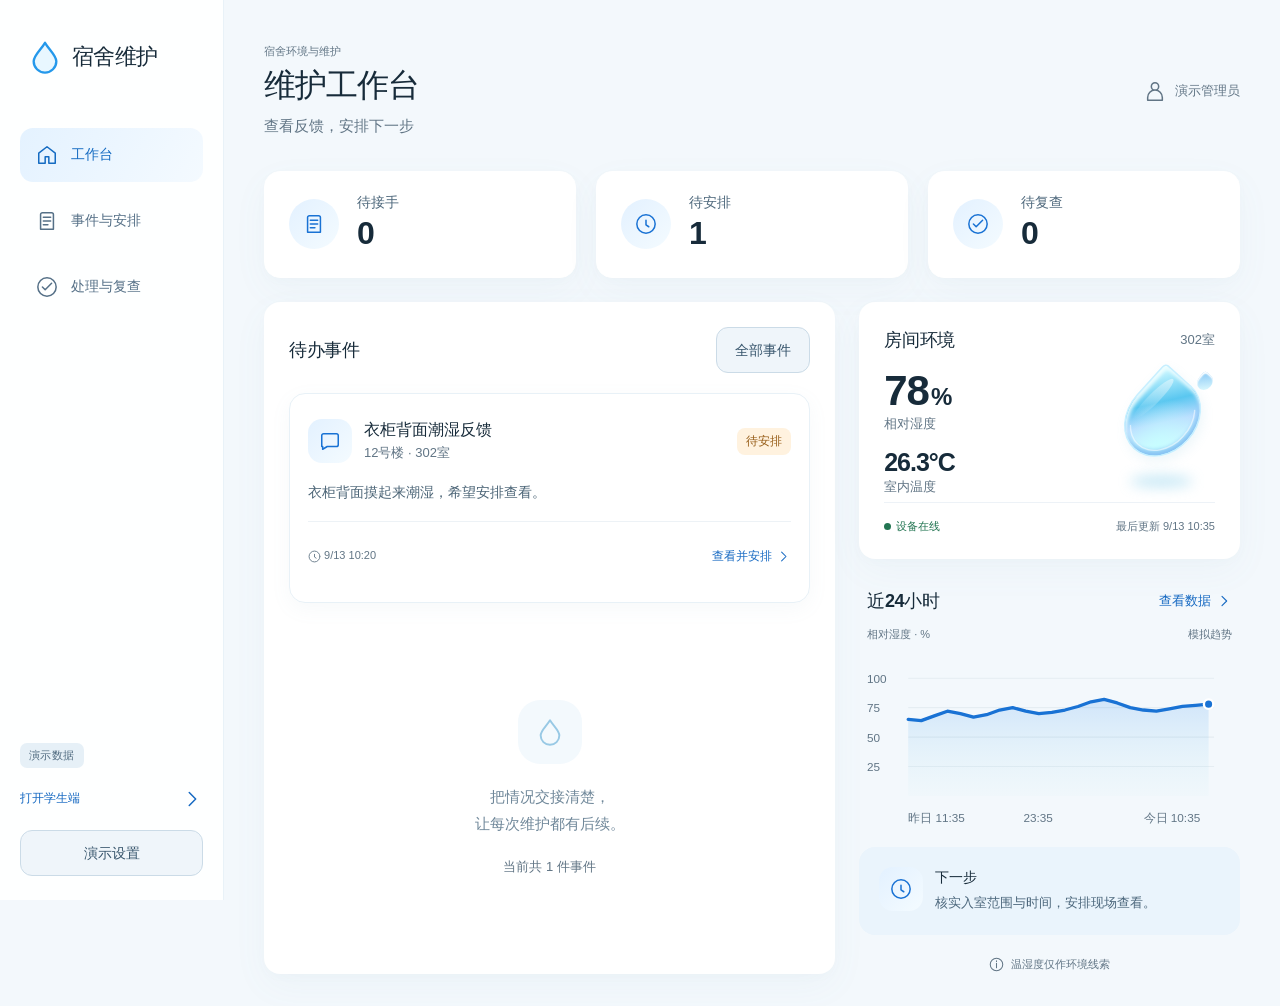
==== admin.html @ 47d3faf9 "Publish classroom prototype" ====
<!doctype html>
<html lang="zh-CN"><head><meta charset="utf-8"><meta name="viewport" content="width=device-width,initial-scale=1"><meta name="theme-color" content="#F3F8FC"><title>宿舍环境与维护 · 管理端</title><link rel="stylesheet" href="style.css"><script type="module" src="app.mjs"></script></head><body data-role="admin"><a class="skip" href="#main">跳到主要内容</a><div id="app"></div><div id="toast" role="status" aria-live="polite"></div><dialog id="dialog"></dialog></body></html>
---- style.css ----
:root{--bg:#f3f8fc;--panel:#fff;--blue:#2787ef;--action:#1669c2;--aqua:#8ce0e5;--ink:#172b3a;--muted:#617585;--line:#dfE8ef;--soft:0 12px 36px #618ca70c,0 3px 10px #759ab006;--round:24px;font-family:-apple-system,BlinkMacSystemFont,"Segoe UI","Microsoft YaHei",sans-serif;color:var(--ink);background:var(--bg);font-synthesis:none}
*{box-sizing:border-box}body{margin:0}button,input,textarea,select{font:inherit}button,a,input,select,textarea{-webkit-tap-highlight-color:transparent}button,a{touch-action:manipulation}button{cursor:pointer}a{color:var(--action);text-decoration:none}button{border:0}h1,h2,h3,p{margin:0}h1{font-size:30px;letter-spacing:-1px;line-height:1.3}h2{font-size:18px;line-height:1.5;letter-spacing:-.3px}h3{font-size:16px;line-height:1.55}p{line-height:1.75}svg{display:block}.icon{width:22px;height:22px;flex-shrink:0;display:inline-block;vertical-align:middle}button:disabled{opacity:.5;cursor:not-allowed}:focus-visible{outline:3px solid #125eb3;outline-offset:4px}main:focus:not(:focus-visible){outline:none}button,a{transition:background .16s ease,box-shadow .16s ease}button:active,.primary:active{filter:brightness(.94)}button:hover,.secondary:hover{box-shadow:0 4px 14px #345b7615}a:hover{color:#0c559f}.small{font-size:13px;line-height:1.6;color:var(--muted)}.muted{color:var(--muted)}.panel{padding:24px;border-radius:var(--round);background:var(--panel);box-shadow:var(--soft);border:1px solid #ffffffcc;min-width:0}.section-top{display:flex;align-items:center;justify-content:space-between;gap:12px;margin-bottom:20px}.section-top h2{flex:1}.section-top>.icon{color:#3175bb}.page-head{display:flex;align-items:center;justify-content:space-between;gap:12px;margin-bottom:28px}.page-head p{margin-top:6px;font-size:15px;color:var(--muted)}.eyebrow{font-size:12px;color:var(--muted);margin-bottom:8px}.avatar{width:48px;height:48px;border-radius:50%;color:var(--action);background:linear-gradient(140deg,#fff,#dcefff);box-shadow:0 6px 16px #52759112;flex-shrink:0}.avatar .icon{width:24px;height:24px}.demo-label{display:inline-flex;font-size:11px;letter-spacing:.4px;color:#506b80;background:#e6f0f7;padding:5px 9px;border-radius:7px;width:fit-content}.student-shell{width:100%;max-width:438px;min-height:100dvh;margin:auto;padding:0 24px 108px;background:radial-gradient(ellipse at 100% 25%,#eaf7ff88,transparent 50%)}.mobile-topline{height:64px;display:flex;align-items:center;justify-content:space-between}.mobile-topline .text-button{font-size:12px}.student-shell main{display:grid;gap:20px}.student-shell .page-head{margin:6px 0 2px}.student-shell h1{font-size:28px}.student-shell .page-head p{font-size:13px}.student-shell .panel{padding:22px}.student-shell .environment{padding:22px}.student-shell .environment .section-top{margin-bottom:10px}.readings{display:flex;align-items:center;position:relative;min-height:180px}.readings>div:first-child{position:relative;z-index:1}.humidity{font-size:64px;line-height:1.12;letter-spacing:-3px;font-weight:650;font-variant-numeric:tabular-nums}.humidity span{font-size:32px;letter-spacing:-1px;margin-left:2px}.temperature{font-size:28px;letter-spacing:-1px;font-weight:600;margin-top:22px;line-height:1.2}.device-line{border-top:1px solid #edf2f7;margin-top:18px;padding-top:16px;display:flex;justify-content:space-between;align-items:center;gap:8px;font-size:11px;color:var(--muted)}.online{color:#237552}.offline{color:#94621f}.device-line i{display:inline-block;width:7px;height:7px;margin-right:5px;border-radius:50%;background:currentColor}.water-art{position:absolute;right:-3px;top:10px;width:150px;height:180px;pointer-events:none}.water-drop{position:absolute;width:96px;height:119px;left:29px;top:12px;transform:rotate(42deg);border-radius:8% 64% 65% 65%;background:radial-gradient(ellipse at 72% 78%,#c5ffffcc 0,transparent 55%),linear-gradient(125deg,#c5f5ff 6%,#5ac7f0 35%,#b9dbff 55%,#d9ffff 82%);box-shadow:inset 5px 3px 5px #f4ffffdb,inset -6px -4px 6px #89c5f4,7px 3px 15px #79bcdb20;border:2px solid #c7efff}.water-drop:before{content:"";position:absolute;width:15px;height:77px;border-radius:60%;top:8px;left:12px;transform:rotate(3deg);background:linear-gradient(#fff7,#fff0)}.water-drop:after{content:"";position:absolute;inset:6px;border:2px solid #ffffff88;border-top-color:transparent;border-left-color:transparent;border-radius:inherit}.water-satellite{position:absolute;right:4px;top:10px;width:20px;height:24px;border-radius:25% 60% 60%;transform:rotate(40deg);background:linear-gradient(135deg,#83c5f5,#e7ffff);box-shadow:inset 2px 2px 2px #fff}.water-shadow{position:absolute;width:87px;height:16px;bottom:12px;left:32px;border-radius:50%;background:#6dc3e666;filter:blur(9px)}.primary,.secondary{min-height:44px;display:inline-flex;align-items:center;justify-content:center;gap:10px;border-radius:12px;padding:11px 18px;font-size:14px;font-weight:600;line-height:1.6;text-align:center}.primary{color:white;background:linear-gradient(115deg,#1877d7,#1266bb);box-shadow:0 6px 14px #2787ef20}.primary:hover{color:white;background:#0e60b5}.secondary{color:#36546b;background:#eff5fa;border:1px solid #cbdbe7}.text-button{min-height:44px;display:inline-flex;align-items:center;justify-content:center;gap:5px;padding:4px 0;color:var(--action);background:transparent;font-size:13px;font-weight:500}.text-button .icon{width:16px;height:16px}.full{width:100%}.feedback-cta{justify-content:space-between;min-height:54px;border-radius:17px}.feedback-cta>.icon:first-child{margin-right:0}.trend .section-top{margin-bottom:4px}.trend svg{width:100%;height:auto;overflow:visible}.trend svg text{font-size:10px;fill:#617585}.chart-caption{font-size:11px;color:var(--muted);display:flex;justify-content:space-between;margin-bottom:8px}.trend.panel{padding-bottom:18px}.event-card{min-width:0}.event-heading{display:flex;align-items:center;gap:12px}.event-heading>div{flex:1;min-width:0}.event-heading h3{font-size:14px;overflow-wrap:anywhere}.icon-tile{display:flex;align-items:center;justify-content:center;width:44px;height:44px;border-radius:14px;color:#1972d4;background:linear-gradient(135deg,#e3f1ff,#f4fbff);flex-shrink:0}.badge{display:inline-flex;align-items:center;width:fit-content;white-space:nowrap;padding:5px 9px;border-radius:8px;font-size:12px;font-weight:500;background:#eaf3fc;color:#245f97}.badge.pending{background:#fff2df;color:#965c16}.badge.review{background:#e8f5f0;color:#236c58}.badge.closed{background:#edf2f5;color:#4a6372}.badge.working,.badge.scheduled{background:#eaf3ff;color:#235e9e}.event-description{font-size:14px;line-height:1.8;margin-top:16px;color:#4b6476;overflow-wrap:anywhere}.event-bottom{margin-top:16px;padding-top:12px;border-top:1px solid #edf2f6;display:flex;align-items:center;flex-wrap:wrap;gap:4px}.event-bottom>.small{flex:1;font-size:11px}.event-bottom>.small>.icon{width:13px;height:13px}.event-bottom>.icon{width:15px;height:15px;color:var(--action)}.event-bottom .text-button{font-size:12px}.footnote{display:flex;align-items:center;justify-content:center;gap:7px;font-size:11px;color:var(--muted);line-height:1.7}.footnote>.icon{width:15px;height:15px}.bottom-nav{position:fixed;bottom:0;left:50%;transform:translateX(-50%);width:min(438px,100%);display:flex;justify-content:space-around;background:#fffffff5;padding:10px 16px max(12px,env(safe-area-inset-bottom));border-top:1px solid #e7f0f5;box-shadow:0 -10px 25px #5c8eaf07;z-index:10;border-radius:24px 24px 0 0}.bottom-nav>a,.bottom-nav>button{display:flex;flex-direction:column;align-items:center;justify-content:center;gap:6px;min-height:48px;min-width:70px;background:transparent;color:#617585;font-size:11px;border-radius:12px}.bottom-nav .active{color:#176ac4;background:#eaf4fe}.bottom-nav .icon{width:22px;height:22px}.form-stack{display:grid;gap:20px}.field{display:block;font-size:14px;font-weight:600;line-height:1.7}.field input,.field select,.field textarea{display:block;width:100%;margin-top:8px;border:1px solid #9cb1c1;background:#f8fbfe;color:var(--ink);padding:12px;border-radius:11px;min-height:46px;font-size:16px;outline-offset:2px}.field textarea{resize:vertical;min-height:108px;line-height:1.6}.field .small{font-weight:400}.field input[type=file]{font-size:12px;padding:10px}.required{color:#aa432b}.check-row{display:flex;align-items:flex-start;gap:10px;font-size:14px;line-height:1.7}.check-row input{width:20px;height:20px;flex-shrink:0;accent-color:#176ac4;margin:2px 0}.room-label{display:flex;gap:10px;color:#36536a;font-size:14px;padding:12px;background:#edf6fd;border-radius:10px}.notice{background:#f0f6fb;border-radius:12px;padding:14px;font-size:13px;color:#486274;line-height:1.8;overflow-wrap:anywhere}.notice .icon{width:17px;height:17px;margin-right:6px}.form-error{color:#9f342e;font-size:14px}.form-error:empty{display:none}.status-card>p{margin:15px 0;overflow-wrap:anywhere}.timeline{list-style:none;padding:0;margin:22px 0 0}.timeline li{position:relative;margin-left:7px;padding:0 0 24px 23px;border-left:1px solid #d5e5f0}.timeline li:last-child{border-left:1px solid transparent;padding-bottom:0}.timeline-dot{position:absolute;left:-5px;top:5px;width:9px;height:9px;background:#c9dbea;border:2px solid #fff;border-radius:50%;box-shadow:0 0 0 1px #c9dbea}.latest .timeline-dot{background:var(--blue);box-shadow:0 0 0 4px #e3f1ff}.timeline p{font-size:14px;line-height:1.8;margin-top:6px;overflow-wrap:anywhere;white-space:pre-wrap}.timeline .small{font-size:11px}.button-row{display:flex;gap:10px;flex-wrap:wrap}.button-row>*{flex:1}.attachment{display:block;width:100%;max-height:300px;object-fit:contain;background:#eef4f8;border-radius:12px;margin:10px 0}.empty-state{text-align:center;padding:40px 8px}.empty-state>.icon{width:40px;height:40px;margin-bottom:16px;color:#7199b5}.empty-state p{font-size:14px;color:var(--muted);margin:12px 0 22px}.empty-inline{padding:32px;text-align:center;color:var(--muted)}.spaced-title{margin-top:28px}details{margin-top:16px;font-size:14px}summary{cursor:pointer;padding:12px 0;color:var(--action);min-height:44px}details p{margin:10px 0}.admin-shell{display:grid;grid-template-columns:224px 1fr;min-height:100dvh}.sidebar{padding:40px 20px 24px;background:#ffffffe0;border-right:1px solid #e9f2f8;display:flex;flex-direction:column;position:sticky;top:0;height:100dvh}.brand{display:flex;gap:10px;align-items:center;font-size:22px;font-weight:700;letter-spacing:-.7px;color:var(--ink);padding:0 8px}.brand>.icon{width:34px;height:34px;color:#2498eb;fill:#e8f7ff}.sidebar nav{display:grid;gap:12px;margin-top:54px}.sidebar nav a{display:flex;gap:13px;align-items:center;min-height:54px;padding:12px 16px;border-radius:13px;color:#557087;font-size:14px}.sidebar nav .active{color:#156bc2;background:linear-gradient(120deg,#e4f2ff,#f4faff);font-weight:600}.sidebar-bottom{margin-top:auto;display:grid;gap:20px}.sidebar-bottom>a{font-size:12px;display:flex;align-items:center;justify-content:space-between}.admin-shell .page-area{padding:44px 40px 32px;min-width:0}.admin-shell .page-head{margin-bottom:32px}.admin-shell h1{font-size:32px}.admin-shell .eyebrow{font-size:11px;margin-bottom:6px}.admin-identity{font-size:13px;color:var(--muted);display:flex;gap:9px;align-items:center}.admin-shell .panel{--round:16px}.queue-tabs{display:grid;grid-template-columns:repeat(3,1fr);gap:20px;margin-bottom:24px}.queue{background:white;box-shadow:var(--soft);padding:22px 24px;display:flex;align-items:center;gap:18px;text-align:left;border:1px solid white;border-radius:16px;color:#4e687c}.queue.selected{border-color:#388bdb;background:linear-gradient(125deg,#fff,#edf7ff);box-shadow:0 0 0 2px #2787ef12}.queue strong{display:block;color:var(--ink);font-size:32px;line-height:1.35;font-weight:600}.queue>span:last-child{font-size:14px}.queue .icon-tile{width:50px;height:50px;border-radius:50%}.work-grid{display:grid;grid-template-columns:minmax(0,1.5fr) minmax(320px,1fr);gap:24px}.work-list{display:flex;flex-direction:column;min-height:610px}.work-list .event-card{padding:24px 18px;border:1px solid #e8f1f7;box-shadow:0 6px 20px #789cb010;border-radius:16px}.work-list .event-heading h3{font-size:16px}.list-tail{text-align:center;color:#70889a;margin:auto;padding:50px 12px 24px;font-size:15px;line-height:1.8}.list-tail .small{display:block;margin-top:20px}.tiny-drop{display:inline-flex;align-items:center;justify-content:center;background:#f3f9fd;color:#98c9e5;width:64px;height:64px;border-radius:22px;margin-bottom:20px}.tiny-drop .icon{width:28px;height:28px}.context{display:grid;gap:20px;align-content:start;min-width:0}.compact .section-top{margin-bottom:12px}.compact .readings{min-height:132px}.compact .humidity{font-size:42px;letter-spacing:-1px}.compact .humidity span{font-size:24px}.compact .temperature{font-size:25px;margin-top:12px}.compact .water-art{transform:scale(.72);transform-origin:right top;right:0;top:0}.compact .device-line{margin-top:4px;flex-wrap:wrap}.context .trend{border:0;box-shadow:none;background:transparent;padding:0 8px}.next-step{padding:20px;background:#eaf4fc;display:flex;gap:12px;border-radius:16px}.next-step p{font-size:13px;color:#4c677c;margin-top:4px}.next-step h3{font-size:14px}.detail-grid{display:grid;grid-template-columns:minmax(0,1.2fr) minmax(300px,1fr);gap:24px;align-items:start}.feedback-title{font-size:23px;margin-top:24px}.quote{padding:18px 0;margin:0 0 20px;color:#36546b;font-size:16px;white-space:pre-wrap;overflow-wrap:anywhere}dl{display:grid;grid-template-columns:100px 1fr;gap:16px;font-size:14px;line-height:1.7;margin:20px 0}dt{color:var(--muted)}dd{margin:0;overflow-wrap:anywhere;white-space:pre-wrap}.context> .panel>p{margin-top:12px}#toast{position:fixed;bottom:100px;left:50%;transform:translateX(-50%) translateY(12px);padding:13px 20px;background:#19384e;color:white;border-radius:14px;font-size:13px;line-height:1.7;max-width:min(90vw,520px);width:max-content;z-index:40;opacity:0;pointer-events:none;box-shadow:0 10px 30px #18334325;transition:opacity .15s,transform .15s}#toast.visible{opacity:1;transform:translateX(-50%) translateY(0)}dialog{border:1px solid #e7f0f7;border-radius:24px;box-shadow:0 24px 80px #18334330;background:var(--bg);color:var(--ink);width:min(520px,calc(100vw - 32px));max-height:85dvh;padding:24px}dialog::backdrop{background:#12334e50;backdrop-filter:blur(4px)}.dialog-head{display:flex;align-items:center;justify-content:space-between;gap:12px;margin-bottom:24px}dialog .field{margin:20px 0}dialog .compact{margin-bottom:16px}dialog table{width:100%;border-collapse:collapse;font-size:13px}td,th{text-align:left;padding:10px 4px;border-bottom:1px solid var(--line);font-variant-numeric:tabular-nums}hr{border:0;border-top:1px solid var(--line);margin:24px 0}.skip{position:fixed;top:-100px;left:20px;z-index:99;padding:12px;background:white}.skip:focus{top:10px}#sync-banner:not(:empty){margin-bottom:20px}.student-shell .status-card .notice{margin-top:12px}input::placeholder,textarea::placeholder{color:#708497;font-size:14px}
@media(min-width:650px){body[data-role=student]{background:radial-gradient(ellipse at 15% 20%,#e5f2fa,transparent 40%),var(--bg)}.student-shell{margin:24px auto 0;border-radius:32px 32px 0 0;box-shadow:0 0 70px #638da514;background:#f5faff}.student-shell .mobile-topline{height:56px}}
@media(max-width:1100px){.admin-shell{grid-template-columns:190px 1fr}.admin-shell .page-area{padding:30px 24px}.brand{font-size:19px}.work-grid{grid-template-columns:minmax(0,1fr)}.work-list{min-height:380px}.work-grid>.context{grid-template-columns:1fr 1fr}.work-grid>.context>.footnote{grid-column:1/-1}.queue{padding:18px 14px;gap:12px}.detail-grid{grid-template-columns:1fr}.list-tail{padding:24px}.work-grid>.context .trend{padding-top:20px}}
@media(max-width:720px){.admin-shell{display:block}.sidebar{position:static;height:auto;padding:20px 20px 12px;border-bottom:1px solid var(--line)}.brand{font-size:21px}.sidebar nav{display:flex;margin-top:20px;gap:8px}.sidebar nav a{padding:10px;font-size:12px;flex:1;justify-content:center;min-height:48px;gap:6px}.sidebar nav .icon{width:18px;height:18px}.sidebar-bottom{margin-top:16px;display:flex;align-items:center;justify-content:space-between;gap:12px}.sidebar-bottom .demo-label{display:none}.sidebar-bottom .secondary{font-size:12px;padding:8px 10px}.admin-shell .page-area{padding:24px 16px}.admin-shell h1{font-size:28px}.admin-identity{display:none}.queue-tabs{gap:10px}.queue{display:block;text-align:left;padding:16px 12px}.queue .icon-tile{display:none}.queue strong{font-size:28px}.queue>span:last-child{font-size:12px}.work-grid>.context{grid-template-columns:1fr}.work-grid>.context .trend{padding:16px}.work-list{min-height:320px}.panel{padding:20px}.work-list .event-card{padding:18px 12px}.event-heading{gap:9px}.event-heading>.icon-tile{width:36px;height:36px}.event-heading>.badge{font-size:11px}.detail-grid{display:block}.detail-grid>.context,.detail-grid>section{margin-bottom:20px}.detail-grid>.context{margin-top:20px}.page-head{gap:8px}.humidity{font-size:58px}.water-art{right:-8px;transform:scale(.9);transform-origin:right center}.field input[type=datetime-local]{min-width:0;width:100%}}
@media(max-width:365px){.student-shell{padding-left:16px;padding-right:16px}.student-shell h1{font-size:26px}.student-shell .panel{padding:18px}.water-art{transform:scale(.8)}.event-heading .icon-tile{display:none}.sidebar nav .icon{display:none}.device-line{flex-wrap:wrap}.humidity{font-size:54px}dl{grid-template-columns:80px 1fr}.button-row{flex-direction:column}}
.skip:not(:focus){opacity:0;pointer-events:none}input,textarea,select,button,a{scroll-margin-top:24px;scroll-margin-bottom:110px}
@media(prefers-reduced-motion:reduce){*{transition:none!important;scroll-behavior:auto!important}}
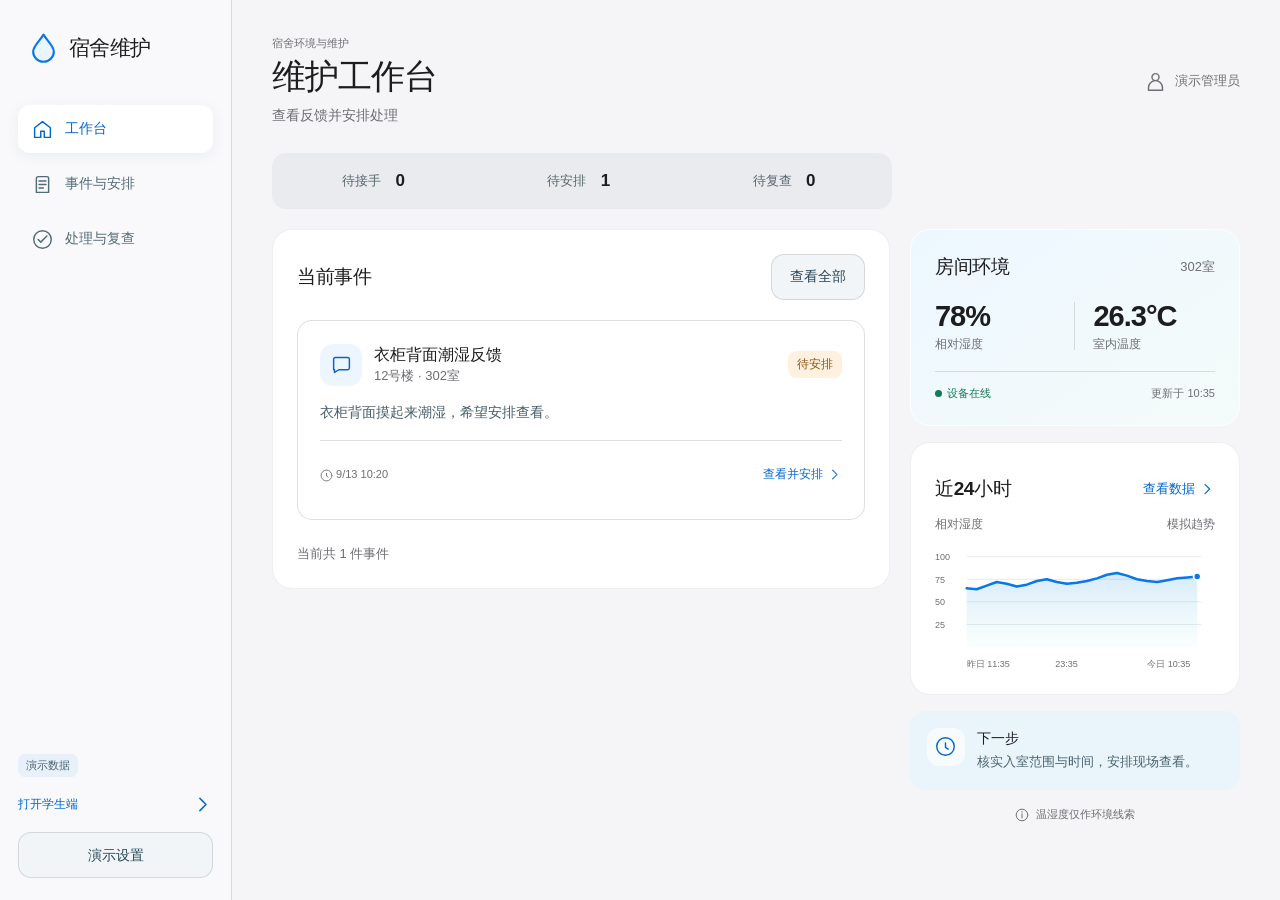
==== commit 3ea7af10: "feat: refresh Apple-style dual-end interface" ====
--- a/admin.html
+++ b/admin.html
@@ -1,2 +1,2 @@
 <!doctype html>
-<html lang="zh-CN"><head><meta charset="utf-8"><meta name="viewport" content="width=device-width,initial-scale=1"><meta name="theme-color" content="#F3F8FC"><title>宿舍环境与维护 · 管理端</title><link rel="stylesheet" href="style.css"><script type="module" src="app.mjs"></script></head><body data-role="admin"><a class="skip" href="#main">跳到主要内容</a><div id="app"></div><div id="toast" role="status" aria-live="polite"></div><dialog id="dialog"></dialog></body></html>
+<html lang="zh-CN"><head><meta charset="utf-8"><meta name="viewport" content="width=device-width,initial-scale=1"><meta name="theme-color" content="#F5F5F7"><title>宿舍环境与维护 · 管理端</title><link rel="stylesheet" href="style.css"><script type="module" src="app.mjs"></script></head><body data-role="admin"><a class="skip" href="#main">跳到主要内容</a><div id="app"></div><div id="toast" role="status" aria-live="polite"></div><dialog id="dialog"></dialog></body></html>
--- a/style.css
+++ b/style.css
@@ -1,8 +1,18 @@
-:root{--bg:#f3f8fc;--panel:#fff;--blue:#2787ef;--action:#1669c2;--aqua:#8ce0e5;--ink:#172b3a;--muted:#617585;--line:#dfE8ef;--soft:0 12px 36px #618ca70c,0 3px 10px #759ab006;--round:24px;font-family:-apple-system,BlinkMacSystemFont,"Segoe UI","Microsoft YaHei",sans-serif;color:var(--ink);background:var(--bg);font-synthesis:none}
-*{box-sizing:border-box}body{margin:0}button,input,textarea,select{font:inherit}button,a,input,select,textarea{-webkit-tap-highlight-color:transparent}button,a{touch-action:manipulation}button{cursor:pointer}a{color:var(--action);text-decoration:none}button{border:0}h1,h2,h3,p{margin:0}h1{font-size:30px;letter-spacing:-1px;line-height:1.3}h2{font-size:18px;line-height:1.5;letter-spacing:-.3px}h3{font-size:16px;line-height:1.55}p{line-height:1.75}svg{display:block}.icon{width:22px;height:22px;flex-shrink:0;display:inline-block;vertical-align:middle}button:disabled{opacity:.5;cursor:not-allowed}:focus-visible{outline:3px solid #125eb3;outline-offset:4px}main:focus:not(:focus-visible){outline:none}button,a{transition:background .16s ease,box-shadow .16s ease}button:active,.primary:active{filter:brightness(.94)}button:hover,.secondary:hover{box-shadow:0 4px 14px #345b7615}a:hover{color:#0c559f}.small{font-size:13px;line-height:1.6;color:var(--muted)}.muted{color:var(--muted)}.panel{padding:24px;border-radius:var(--round);background:var(--panel);box-shadow:var(--soft);border:1px solid #ffffffcc;min-width:0}.section-top{display:flex;align-items:center;justify-content:space-between;gap:12px;margin-bottom:20px}.section-top h2{flex:1}.section-top>.icon{color:#3175bb}.page-head{display:flex;align-items:center;justify-content:space-between;gap:12px;margin-bottom:28px}.page-head p{margin-top:6px;font-size:15px;color:var(--muted)}.eyebrow{font-size:12px;color:var(--muted);margin-bottom:8px}.avatar{width:48px;height:48px;border-radius:50%;color:var(--action);background:linear-gradient(140deg,#fff,#dcefff);box-shadow:0 6px 16px #52759112;flex-shrink:0}.avatar .icon{width:24px;height:24px}.demo-label{display:inline-flex;font-size:11px;letter-spacing:.4px;color:#506b80;background:#e6f0f7;padding:5px 9px;border-radius:7px;width:fit-content}.student-shell{width:100%;max-width:438px;min-height:100dvh;margin:auto;padding:0 24px 108px;background:radial-gradient(ellipse at 100% 25%,#eaf7ff88,transparent 50%)}.mobile-topline{height:64px;display:flex;align-items:center;justify-content:space-between}.mobile-topline .text-button{font-size:12px}.student-shell main{display:grid;gap:20px}.student-shell .page-head{margin:6px 0 2px}.student-shell h1{font-size:28px}.student-shell .page-head p{font-size:13px}.student-shell .panel{padding:22px}.student-shell .environment{padding:22px}.student-shell .environment .section-top{margin-bottom:10px}.readings{display:flex;align-items:center;position:relative;min-height:180px}.readings>div:first-child{position:relative;z-index:1}.humidity{font-size:64px;line-height:1.12;letter-spacing:-3px;font-weight:650;font-variant-numeric:tabular-nums}.humidity span{font-size:32px;letter-spacing:-1px;margin-left:2px}.temperature{font-size:28px;letter-spacing:-1px;font-weight:600;margin-top:22px;line-height:1.2}.device-line{border-top:1px solid #edf2f7;margin-top:18px;padding-top:16px;display:flex;justify-content:space-between;align-items:center;gap:8px;font-size:11px;color:var(--muted)}.online{color:#237552}.offline{color:#94621f}.device-line i{display:inline-block;width:7px;height:7px;margin-right:5px;border-radius:50%;background:currentColor}.water-art{position:absolute;right:-3px;top:10px;width:150px;height:180px;pointer-events:none}.water-drop{position:absolute;width:96px;height:119px;left:29px;top:12px;transform:rotate(42deg);border-radius:8% 64% 65% 65%;background:radial-gradient(ellipse at 72% 78%,#c5ffffcc 0,transparent 55%),linear-gradient(125deg,#c5f5ff 6%,#5ac7f0 35%,#b9dbff 55%,#d9ffff 82%);box-shadow:inset 5px 3px 5px #f4ffffdb,inset -6px -4px 6px #89c5f4,7px 3px 15px #79bcdb20;border:2px solid #c7efff}.water-drop:before{content:"";position:absolute;width:15px;height:77px;border-radius:60%;top:8px;left:12px;transform:rotate(3deg);background:linear-gradient(#fff7,#fff0)}.water-drop:after{content:"";position:absolute;inset:6px;border:2px solid #ffffff88;border-top-color:transparent;border-left-color:transparent;border-radius:inherit}.water-satellite{position:absolute;right:4px;top:10px;width:20px;height:24px;border-radius:25% 60% 60%;transform:rotate(40deg);background:linear-gradient(135deg,#83c5f5,#e7ffff);box-shadow:inset 2px 2px 2px #fff}.water-shadow{position:absolute;width:87px;height:16px;bottom:12px;left:32px;border-radius:50%;background:#6dc3e666;filter:blur(9px)}.primary,.secondary{min-height:44px;display:inline-flex;align-items:center;justify-content:center;gap:10px;border-radius:12px;padding:11px 18px;font-size:14px;font-weight:600;line-height:1.6;text-align:center}.primary{color:white;background:linear-gradient(115deg,#1877d7,#1266bb);box-shadow:0 6px 14px #2787ef20}.primary:hover{color:white;background:#0e60b5}.secondary{color:#36546b;background:#eff5fa;border:1px solid #cbdbe7}.text-button{min-height:44px;display:inline-flex;align-items:center;justify-content:center;gap:5px;padding:4px 0;color:var(--action);background:transparent;font-size:13px;font-weight:500}.text-button .icon{width:16px;height:16px}.full{width:100%}.feedback-cta{justify-content:space-between;min-height:54px;border-radius:17px}.feedback-cta>.icon:first-child{margin-right:0}.trend .section-top{margin-bottom:4px}.trend svg{width:100%;height:auto;overflow:visible}.trend svg text{font-size:10px;fill:#617585}.chart-caption{font-size:11px;color:var(--muted);display:flex;justify-content:space-between;margin-bottom:8px}.trend.panel{padding-bottom:18px}.event-card{min-width:0}.event-heading{display:flex;align-items:center;gap:12px}.event-heading>div{flex:1;min-width:0}.event-heading h3{font-size:14px;overflow-wrap:anywhere}.icon-tile{display:flex;align-items:center;justify-content:center;width:44px;height:44px;border-radius:14px;color:#1972d4;background:linear-gradient(135deg,#e3f1ff,#f4fbff);flex-shrink:0}.badge{display:inline-flex;align-items:center;width:fit-content;white-space:nowrap;padding:5px 9px;border-radius:8px;font-size:12px;font-weight:500;background:#eaf3fc;color:#245f97}.badge.pending{background:#fff2df;color:#965c16}.badge.review{background:#e8f5f0;color:#236c58}.badge.closed{background:#edf2f5;color:#4a6372}.badge.working,.badge.scheduled{background:#eaf3ff;color:#235e9e}.event-description{font-size:14px;line-height:1.8;margin-top:16px;color:#4b6476;overflow-wrap:anywhere}.event-bottom{margin-top:16px;padding-top:12px;border-top:1px solid #edf2f6;display:flex;align-items:center;flex-wrap:wrap;gap:4px}.event-bottom>.small{flex:1;font-size:11px}.event-bottom>.small>.icon{width:13px;height:13px}.event-bottom>.icon{width:15px;height:15px;color:var(--action)}.event-bottom .text-button{font-size:12px}.footnote{display:flex;align-items:center;justify-content:center;gap:7px;font-size:11px;color:var(--muted);line-height:1.7}.footnote>.icon{width:15px;height:15px}.bottom-nav{position:fixed;bottom:0;left:50%;transform:translateX(-50%);width:min(438px,100%);display:flex;justify-content:space-around;background:#fffffff5;padding:10px 16px max(12px,env(safe-area-inset-bottom));border-top:1px solid #e7f0f5;box-shadow:0 -10px 25px #5c8eaf07;z-index:10;border-radius:24px 24px 0 0}.bottom-nav>a,.bottom-nav>button{display:flex;flex-direction:column;align-items:center;justify-content:center;gap:6px;min-height:48px;min-width:70px;background:transparent;color:#617585;font-size:11px;border-radius:12px}.bottom-nav .active{color:#176ac4;background:#eaf4fe}.bottom-nav .icon{width:22px;height:22px}.form-stack{display:grid;gap:20px}.field{display:block;font-size:14px;font-weight:600;line-height:1.7}.field input,.field select,.field textarea{display:block;width:100%;margin-top:8px;border:1px solid #9cb1c1;background:#f8fbfe;color:var(--ink);padding:12px;border-radius:11px;min-height:46px;font-size:16px;outline-offset:2px}.field textarea{resize:vertical;min-height:108px;line-height:1.6}.field .small{font-weight:400}.field input[type=file]{font-size:12px;padding:10px}.required{color:#aa432b}.check-row{display:flex;align-items:flex-start;gap:10px;font-size:14px;line-height:1.7}.check-row input{width:20px;height:20px;flex-shrink:0;accent-color:#176ac4;margin:2px 0}.room-label{display:flex;gap:10px;color:#36536a;font-size:14px;padding:12px;background:#edf6fd;border-radius:10px}.notice{background:#f0f6fb;border-radius:12px;padding:14px;font-size:13px;color:#486274;line-height:1.8;overflow-wrap:anywhere}.notice .icon{width:17px;height:17px;margin-right:6px}.form-error{color:#9f342e;font-size:14px}.form-error:empty{display:none}.status-card>p{margin:15px 0;overflow-wrap:anywhere}.timeline{list-style:none;padding:0;margin:22px 0 0}.timeline li{position:relative;margin-left:7px;padding:0 0 24px 23px;border-left:1px solid #d5e5f0}.timeline li:last-child{border-left:1px solid transparent;padding-bottom:0}.timeline-dot{position:absolute;left:-5px;top:5px;width:9px;height:9px;background:#c9dbea;border:2px solid #fff;border-radius:50%;box-shadow:0 0 0 1px #c9dbea}.latest .timeline-dot{background:var(--blue);box-shadow:0 0 0 4px #e3f1ff}.timeline p{font-size:14px;line-height:1.8;margin-top:6px;overflow-wrap:anywhere;white-space:pre-wrap}.timeline .small{font-size:11px}.button-row{display:flex;gap:10px;flex-wrap:wrap}.button-row>*{flex:1}.attachment{display:block;width:100%;max-height:300px;object-fit:contain;background:#eef4f8;border-radius:12px;margin:10px 0}.empty-state{text-align:center;padding:40px 8px}.empty-state>.icon{width:40px;height:40px;margin-bottom:16px;color:#7199b5}.empty-state p{font-size:14px;color:var(--muted);margin:12px 0 22px}.empty-inline{padding:32px;text-align:center;color:var(--muted)}.spaced-title{margin-top:28px}details{margin-top:16px;font-size:14px}summary{cursor:pointer;padding:12px 0;color:var(--action);min-height:44px}details p{margin:10px 0}.admin-shell{display:grid;grid-template-columns:224px 1fr;min-height:100dvh}.sidebar{padding:40px 20px 24px;background:#ffffffe0;border-right:1px solid #e9f2f8;display:flex;flex-direction:column;position:sticky;top:0;height:100dvh}.brand{display:flex;gap:10px;align-items:center;font-size:22px;font-weight:700;letter-spacing:-.7px;color:var(--ink);padding:0 8px}.brand>.icon{width:34px;height:34px;color:#2498eb;fill:#e8f7ff}.sidebar nav{display:grid;gap:12px;margin-top:54px}.sidebar nav a{display:flex;gap:13px;align-items:center;min-height:54px;padding:12px 16px;border-radius:13px;color:#557087;font-size:14px}.sidebar nav .active{color:#156bc2;background:linear-gradient(120deg,#e4f2ff,#f4faff);font-weight:600}.sidebar-bottom{margin-top:auto;display:grid;gap:20px}.sidebar-bottom>a{font-size:12px;display:flex;align-items:center;justify-content:space-between}.admin-shell .page-area{padding:44px 40px 32px;min-width:0}.admin-shell .page-head{margin-bottom:32px}.admin-shell h1{font-size:32px}.admin-shell .eyebrow{font-size:11px;margin-bottom:6px}.admin-identity{font-size:13px;color:var(--muted);display:flex;gap:9px;align-items:center}.admin-shell .panel{--round:16px}.queue-tabs{display:grid;grid-template-columns:repeat(3,1fr);gap:20px;margin-bottom:24px}.queue{background:white;box-shadow:var(--soft);padding:22px 24px;display:flex;align-items:center;gap:18px;text-align:left;border:1px solid white;border-radius:16px;color:#4e687c}.queue.selected{border-color:#388bdb;background:linear-gradient(125deg,#fff,#edf7ff);box-shadow:0 0 0 2px #2787ef12}.queue strong{display:block;color:var(--ink);font-size:32px;line-height:1.35;font-weight:600}.queue>span:last-child{font-size:14px}.queue .icon-tile{width:50px;height:50px;border-radius:50%}.work-grid{display:grid;grid-template-columns:minmax(0,1.5fr) minmax(320px,1fr);gap:24px}.work-list{display:flex;flex-direction:column;min-height:610px}.work-list .event-card{padding:24px 18px;border:1px solid #e8f1f7;box-shadow:0 6px 20px #789cb010;border-radius:16px}.work-list .event-heading h3{font-size:16px}.list-tail{text-align:center;color:#70889a;margin:auto;padding:50px 12px 24px;font-size:15px;line-height:1.8}.list-tail .small{display:block;margin-top:20px}.tiny-drop{display:inline-flex;align-items:center;justify-content:center;background:#f3f9fd;color:#98c9e5;width:64px;height:64px;border-radius:22px;margin-bottom:20px}.tiny-drop .icon{width:28px;height:28px}.context{display:grid;gap:20px;align-content:start;min-width:0}.compact .section-top{margin-bottom:12px}.compact .readings{min-height:132px}.compact .humidity{font-size:42px;letter-spacing:-1px}.compact .humidity span{font-size:24px}.compact .temperature{font-size:25px;margin-top:12px}.compact .water-art{transform:scale(.72);transform-origin:right top;right:0;top:0}.compact .device-line{margin-top:4px;flex-wrap:wrap}.context .trend{border:0;box-shadow:none;background:transparent;padding:0 8px}.next-step{padding:20px;background:#eaf4fc;display:flex;gap:12px;border-radius:16px}.next-step p{font-size:13px;color:#4c677c;margin-top:4px}.next-step h3{font-size:14px}.detail-grid{display:grid;grid-template-columns:minmax(0,1.2fr) minmax(300px,1fr);gap:24px;align-items:start}.feedback-title{font-size:23px;margin-top:24px}.quote{padding:18px 0;margin:0 0 20px;color:#36546b;font-size:16px;white-space:pre-wrap;overflow-wrap:anywhere}dl{display:grid;grid-template-columns:100px 1fr;gap:16px;font-size:14px;line-height:1.7;margin:20px 0}dt{color:var(--muted)}dd{margin:0;overflow-wrap:anywhere;white-space:pre-wrap}.context> .panel>p{margin-top:12px}#toast{position:fixed;bottom:100px;left:50%;transform:translateX(-50%) translateY(12px);padding:13px 20px;background:#19384e;color:white;border-radius:14px;font-size:13px;line-height:1.7;max-width:min(90vw,520px);width:max-content;z-index:40;opacity:0;pointer-events:none;box-shadow:0 10px 30px #18334325;transition:opacity .15s,transform .15s}#toast.visible{opacity:1;transform:translateX(-50%) translateY(0)}dialog{border:1px solid #e7f0f7;border-radius:24px;box-shadow:0 24px 80px #18334330;background:var(--bg);color:var(--ink);width:min(520px,calc(100vw - 32px));max-height:85dvh;padding:24px}dialog::backdrop{background:#12334e50;backdrop-filter:blur(4px)}.dialog-head{display:flex;align-items:center;justify-content:space-between;gap:12px;margin-bottom:24px}dialog .field{margin:20px 0}dialog .compact{margin-bottom:16px}dialog table{width:100%;border-collapse:collapse;font-size:13px}td,th{text-align:left;padding:10px 4px;border-bottom:1px solid var(--line);font-variant-numeric:tabular-nums}hr{border:0;border-top:1px solid var(--line);margin:24px 0}.skip{position:fixed;top:-100px;left:20px;z-index:99;padding:12px;background:white}.skip:focus{top:10px}#sync-banner:not(:empty){margin-bottom:20px}.student-shell .status-card .notice{margin-top:12px}input::placeholder,textarea::placeholder{color:#708497;font-size:14px}
-@media(min-width:650px){body[data-role=student]{background:radial-gradient(ellipse at 15% 20%,#e5f2fa,transparent 40%),var(--bg)}.student-shell{margin:24px auto 0;border-radius:32px 32px 0 0;box-shadow:0 0 70px #638da514;background:#f5faff}.student-shell .mobile-topline{height:56px}}
-@media(max-width:1100px){.admin-shell{grid-template-columns:190px 1fr}.admin-shell .page-area{padding:30px 24px}.brand{font-size:19px}.work-grid{grid-template-columns:minmax(0,1fr)}.work-list{min-height:380px}.work-grid>.context{grid-template-columns:1fr 1fr}.work-grid>.context>.footnote{grid-column:1/-1}.queue{padding:18px 14px;gap:12px}.detail-grid{grid-template-columns:1fr}.list-tail{padding:24px}.work-grid>.context .trend{padding-top:20px}}
-@media(max-width:720px){.admin-shell{display:block}.sidebar{position:static;height:auto;padding:20px 20px 12px;border-bottom:1px solid var(--line)}.brand{font-size:21px}.sidebar nav{display:flex;margin-top:20px;gap:8px}.sidebar nav a{padding:10px;font-size:12px;flex:1;justify-content:center;min-height:48px;gap:6px}.sidebar nav .icon{width:18px;height:18px}.sidebar-bottom{margin-top:16px;display:flex;align-items:center;justify-content:space-between;gap:12px}.sidebar-bottom .demo-label{display:none}.sidebar-bottom .secondary{font-size:12px;padding:8px 10px}.admin-shell .page-area{padding:24px 16px}.admin-shell h1{font-size:28px}.admin-identity{display:none}.queue-tabs{gap:10px}.queue{display:block;text-align:left;padding:16px 12px}.queue .icon-tile{display:none}.queue strong{font-size:28px}.queue>span:last-child{font-size:12px}.work-grid>.context{grid-template-columns:1fr}.work-grid>.context .trend{padding:16px}.work-list{min-height:320px}.panel{padding:20px}.work-list .event-card{padding:18px 12px}.event-heading{gap:9px}.event-heading>.icon-tile{width:36px;height:36px}.event-heading>.badge{font-size:11px}.detail-grid{display:block}.detail-grid>.context,.detail-grid>section{margin-bottom:20px}.detail-grid>.context{margin-top:20px}.page-head{gap:8px}.humidity{font-size:58px}.water-art{right:-8px;transform:scale(.9);transform-origin:right center}.field input[type=datetime-local]{min-width:0;width:100%}}
-@media(max-width:365px){.student-shell{padding-left:16px;padding-right:16px}.student-shell h1{font-size:26px}.student-shell .panel{padding:18px}.water-art{transform:scale(.8)}.event-heading .icon-tile{display:none}.sidebar nav .icon{display:none}.device-line{flex-wrap:wrap}.humidity{font-size:54px}dl{grid-template-columns:80px 1fr}.button-row{flex-direction:column}}
-.skip:not(:focus){opacity:0;pointer-events:none}input,textarea,select,button,a{scroll-margin-top:24px;scroll-margin-bottom:110px}
+:root{--canvas:#f5f5f7;--surface:#fff;--surface-soft:#f2f4f6;--ink:#1d1d1f;--muted:#6e6e73;--blue:#0878e8;--blue-dark:#0067cc;--aqua:#21bebb;--line:rgba(60,60,67,.16);--success:#187a52;--warning:#9a5b16;--danger:#a7352f;--shadow-float:0 14px 38px rgba(31,58,76,.12),0 2px 8px rgba(31,58,76,.05);--shadow-soft:0 8px 28px rgba(31,58,76,.07);font-family:-apple-system,BlinkMacSystemFont,"Segoe UI","PingFang SC","Microsoft YaHei",sans-serif;color:var(--ink);background:var(--canvas);font-synthesis:none}
+*{box-sizing:border-box}html{background:var(--canvas)}body{margin:0;background:var(--canvas);color:var(--ink);font-size:16px}button,input,textarea,select{font:inherit}button,a,input,select,textarea{-webkit-tap-highlight-color:transparent}button,a{touch-action:manipulation}button{cursor:pointer;border:0}a{color:var(--blue-dark);text-decoration:none}h1,h2,h3,p{margin:0}h1{font-size:30px;line-height:1.17;letter-spacing:-1.1px;font-weight:700}h2{font-size:19px;line-height:1.35;letter-spacing:-.35px}h3{font-size:16px;line-height:1.45}p{line-height:1.65}svg{display:block}.icon{width:21px;height:21px;flex-shrink:0;display:inline-block;vertical-align:middle}.small{font-size:13px;line-height:1.55;color:var(--muted)}.muted{color:var(--muted)}button:disabled{opacity:.42;cursor:not-allowed}:focus-visible{outline:3px solid rgba(0,103,204,.8);outline-offset:3px}main:focus:not(:focus-visible){outline:none}button,a{transition:background-color .16s ease,color .16s ease,box-shadow .16s ease,opacity .16s ease}button:active,.primary:active{opacity:.78}
+.panel{padding:24px;border-radius:20px;background:var(--surface);border:1px solid rgba(60,60,67,.08);min-width:0}.section-top{display:flex;align-items:center;justify-content:space-between;gap:16px;margin-bottom:20px}.section-top h2{flex:1}.page-head{display:flex;align-items:center;justify-content:space-between;gap:16px;margin-bottom:24px}.page-head p{margin-top:7px;font-size:14px;color:var(--muted)}.eyebrow{font-size:12px;color:var(--muted);margin-bottom:7px}.avatar{width:46px;height:46px;border-radius:50%;color:var(--blue-dark);background:rgba(255,255,255,.74);box-shadow:0 3px 16px rgba(28,90,130,.08);flex-shrink:0}.avatar .icon{width:23px;height:23px}.demo-label{display:inline-flex;width:fit-content;padding:4px 8px;border-radius:7px;background:rgba(8,120,232,.07);color:#49636f;font-size:11px}
+.student-shell{width:100%;max-width:438px;min-height:100dvh;margin:auto;padding:0 20px 112px;background:linear-gradient(180deg,#f7f9fa 0,var(--canvas) 45%)}.mobile-topline{height:56px;display:flex;align-items:center;justify-content:space-between}.mobile-topline .demo-label{padding:0;background:transparent;color:#65747b}.mobile-topline .text-button{font-size:12px}.student-shell main{display:grid;gap:18px}.student-shell .page-head{margin:4px 2px 0}.student-shell .page-head .eyebrow{display:none}.student-shell h1{font-size:29px}.student-shell .page-head p{font-size:13px}
+.environment-hero{position:relative;isolation:isolate;overflow:hidden;min-height:375px;padding:24px;border-radius:28px;color:#fff;background:linear-gradient(150deg,#398fe3 0%,#3da9da 48%,#52c6c4 100%);box-shadow:0 20px 48px rgba(25,113,171,.22),inset 0 1px 0 rgba(255,255,255,.28)}.air-glow{position:absolute;z-index:-1;inset:0;pointer-events:none;background:radial-gradient(circle at 85% 10%,rgba(255,255,255,.34),transparent 30%),radial-gradient(circle at 5% 82%,rgba(215,255,255,.2),transparent 32%)}.air-glow:after{content:"";position:absolute;width:210px;height:210px;right:-80px;bottom:-72px;border:1px solid rgba(255,255,255,.22);border-radius:50%;box-shadow:0 0 0 28px rgba(255,255,255,.05),0 0 0 64px rgba(255,255,255,.035)}.hero-top,.hero-readings,.device-line{display:flex;align-items:center;justify-content:space-between;gap:12px}.hero-top h2{font-size:18px;margin-top:3px;color:#fff}.hero-label{font-size:12px;color:rgba(255,255,255,.76)}.hero-data-link{display:inline-flex;align-items:center;gap:3px;min-height:44px;padding:0 2px;background:transparent;color:#fff;font-size:13px}.hero-data-link .icon{width:15px;height:15px}.hero-readings{align-items:flex-end;margin-top:16px}.hero-readings>div>span,.hero-temperature span{display:block;margin-top:1px;color:rgba(255,255,255,.78);font-size:13px}.humidity{font-size:70px;line-height:1;font-weight:650;letter-spacing:-4.5px;font-variant-numeric:tabular-nums}.humidity span{display:inline;font-size:33px;letter-spacing:-1.5px;margin-left:3px}.hero-temperature{text-align:right;padding-bottom:5px}.hero-temperature strong{display:block;font-size:30px;line-height:1.1;letter-spacing:-1px;font-weight:600;font-variant-numeric:tabular-nums}.hero-trend{margin-top:15px;padding-top:14px;border-top:1px solid rgba(255,255,255,.22)}.chart-caption{display:flex;justify-content:space-between;gap:12px;margin-bottom:2px;color:var(--muted);font-size:12px}.hero-trend .chart-caption{color:rgba(255,255,255,.78)}.trend-graphic{width:100%;height:auto;overflow:visible}.trend-graphic text{font-size:10px;fill:var(--muted)}.trend-graphic .chart-grid{stroke:#e5e7eb}.trend-graphic .chart-line{stroke:var(--blue)}.trend-graphic .chart-point{fill:var(--blue);stroke:#fff}.hero-graph{height:124px;margin-bottom:-4px}.hero-graph text{fill:rgba(255,255,255,.74)}.hero-graph .chart-grid{stroke:rgba(255,255,255,.16)}.hero-graph .chart-line{stroke:#fff}.hero-graph .chart-point{fill:#fff;stroke:rgba(14,129,174,.65)}.environment-hero>.device-line{padding-top:13px;border-top:1px solid rgba(255,255,255,.22);font-size:11px;color:rgba(255,255,255,.82)}.environment-hero .online,.environment-hero .offline,.environment-hero .muted{color:#fff}.online{color:var(--success)}.offline{color:var(--warning)}.device-line i{display:inline-block;width:7px;height:7px;margin-right:5px;border-radius:50%;background:currentColor}.hero-notice{margin-top:10px;padding:10px 12px;border-radius:12px;background:rgba(10,57,91,.22);font-size:12px;color:#fff}.hero-empty{display:grid;place-items:center;height:116px;color:rgba(255,255,255,.82);font-size:13px}
+.primary,.secondary{min-height:46px;display:inline-flex;align-items:center;justify-content:center;gap:9px;padding:11px 18px;border-radius:13px;font-size:14px;font-weight:600;line-height:1.5;text-align:center}.primary{color:#fff;background:var(--blue);box-shadow:0 7px 18px rgba(8,120,232,.18)}.primary:hover{color:#fff;background:var(--blue-dark)}.secondary{color:#274657;background:#f2f5f7;border:1px solid var(--line)}.text-button{min-height:44px;display:inline-flex;align-items:center;justify-content:center;gap:4px;padding:3px 0;color:var(--blue-dark);background:transparent;font-size:13px;font-weight:500}.text-button .icon{width:16px;height:16px}.full{width:100%}.feedback-cta{min-height:56px;justify-content:space-between;border-radius:18px;box-shadow:0 10px 26px rgba(8,120,232,.2)}.feedback-cta>.icon:first-child{margin-right:0}
+.current-event{padding:22px}.current-event .section-top{margin-bottom:16px}.event-card{min-width:0}.event-heading{display:flex;align-items:center;gap:12px}.event-heading>div{flex:1;min-width:0}.event-heading h3{font-size:15px;overflow-wrap:anywhere}.icon-tile{display:flex;align-items:center;justify-content:center;width:42px;height:42px;border-radius:13px;color:var(--blue-dark);background:#edf6ff;flex-shrink:0}.badge{display:inline-flex;align-items:center;width:fit-content;white-space:nowrap;padding:5px 9px;border-radius:8px;font-size:12px;font-weight:550;background:#ebf3fb;color:#245f97}.badge.pending{background:#fff1df;color:#8b5516}.badge.review{background:#e8f5f0;color:#236c58}.badge.closed{background:#edf0f2;color:#4e606a}.badge.working,.badge.scheduled{background:#eaf3ff;color:#235e9e}.event-description{margin-top:15px;color:#445d69;font-size:14px;line-height:1.7;overflow-wrap:anywhere}.event-bottom{display:flex;align-items:center;flex-wrap:wrap;gap:4px;margin-top:15px;padding-top:12px;border-top:1px solid var(--line)}.event-bottom>.small{flex:1;font-size:11px}.event-bottom>.small>.icon{width:13px;height:13px}.event-bottom>.icon{width:15px;height:15px;color:var(--blue-dark)}.event-bottom .text-button{font-size:12px}.footnote{display:flex;align-items:center;justify-content:center;gap:7px;color:var(--muted);font-size:11px;line-height:1.6}.footnote>.icon{width:14px;height:14px}
+.bottom-nav{position:fixed;bottom:10px;left:50%;transform:translateX(-50%);width:min(406px,calc(100% - 24px));display:flex;justify-content:space-around;padding:8px max(12px,env(safe-area-inset-right)) max(8px,env(safe-area-inset-bottom)) max(12px,env(safe-area-inset-left));border:1px solid rgba(255,255,255,.7);border-radius:22px;background:rgba(250,252,253,.84);box-shadow:var(--shadow-float);backdrop-filter:blur(18px) saturate(150%);-webkit-backdrop-filter:blur(18px) saturate(150%);z-index:10}.bottom-nav>a,.bottom-nav>button{display:flex;flex-direction:column;align-items:center;justify-content:center;gap:4px;min-height:50px;min-width:72px;border-radius:15px;background:transparent;color:#687b84;font-size:11px}.bottom-nav .active{color:var(--blue-dark);background:rgba(8,120,232,.1);font-weight:600}.bottom-nav .icon{width:21px;height:21px}
+.form-stack{display:grid;gap:20px}.grouped-form{padding:0;overflow:hidden}.grouped-form>.form-error,.grouped-form>.room-label,.grouped-form>.primary,.grouped-form>.privacy-note{margin-left:22px;margin-right:22px}.grouped-form>.room-label{margin-top:22px}.grouped-form>.primary{width:calc(100% - 44px);margin-top:22px}.form-group{display:grid;gap:18px;padding:24px 22px;border-top:1px solid var(--line)}.form-group:first-of-type{margin-top:22px}.form-group h2{font-size:17px}.field{display:block;color:#243b45;font-size:14px;font-weight:600;line-height:1.55}.field input,.field select,.field textarea{display:block;width:100%;min-height:48px;margin-top:8px;padding:13px 14px;border:1px solid rgba(60,60,67,.24);border-radius:11px;background:#f8f9fa;color:var(--ink);font-size:16px;outline-offset:2px}.field textarea{min-height:112px;resize:vertical;line-height:1.55}.field .small{font-weight:400}.field input[type=file]{font-size:12px;padding:10px}.required{color:var(--danger)}.check-row{display:flex;align-items:flex-start;gap:11px;font-size:14px;line-height:1.6}.check-row input{width:21px;height:21px;flex-shrink:0;accent-color:var(--blue);margin:1px 0}.room-label{display:flex;align-items:center;gap:10px;padding:13px 14px;border-radius:12px;background:#f0f6fa;color:#36515e;font-size:14px}.notice{padding:14px 15px;border-radius:13px;background:#eef4f7;color:#435d68;font-size:13px;line-height:1.65;overflow-wrap:anywhere}.notice .icon{width:17px;height:17px;margin-right:6px}.privacy-note{padding:18px 0 22px;color:var(--muted);font-size:12px;text-align:center}.form-error{color:var(--danger);font-size:14px}.form-error:empty{display:none}.status-card>p{margin:14px 0;overflow-wrap:anywhere}.status-card .notice{margin-top:16px}.progress-next{margin:18px 0 0}.timeline{list-style:none;padding:0;margin:20px 0 0}.timeline li{position:relative;margin-left:7px;padding:0 0 23px 23px;border-left:1px solid #d3dfe5}.timeline li:last-child{padding-bottom:0;border-left-color:transparent}.timeline-dot{position:absolute;left:-5px;top:5px;width:9px;height:9px;border:2px solid #fff;border-radius:50%;background:#c4d7e1;box-shadow:0 0 0 1px #c4d7e1}.timeline .latest .timeline-dot{background:var(--blue);box-shadow:0 0 0 4px #e3f1ff}.timeline p{margin-top:6px;font-size:14px;line-height:1.7;overflow-wrap:anywhere;white-space:pre-wrap}.timeline .small{font-size:11px}.history-panel .section-top{margin-bottom:0}.history-details{margin-top:18px;padding-top:4px;border-top:1px solid var(--line)}.history-details>.timeline{padding:4px 0 0}.button-row{display:flex;gap:10px;flex-wrap:wrap}.button-row>*{flex:1}.attachment{display:block;width:100%;max-height:300px;object-fit:contain;margin:10px 0;border-radius:12px;background:#eef2f4}.empty-state{text-align:center;padding:42px 10px}.empty-state>.icon{width:38px;height:38px;margin-bottom:16px;color:#8baab9}.empty-state p{margin:11px 0 20px;color:var(--muted);font-size:14px}.empty-inline{padding:32px;text-align:center;color:var(--muted)}.spaced-title{margin-top:28px}details{margin-top:16px;font-size:14px}summary{min-height:44px;padding:12px 0;color:var(--blue-dark);cursor:pointer}details p{margin:10px 0}.quote{margin:0 0 20px;padding:18px 0;color:#36515e;font-size:16px;white-space:pre-wrap;overflow-wrap:anywhere}dl{display:grid;grid-template-columns:100px 1fr;gap:16px;margin:20px 0;font-size:14px;line-height:1.65}dt{color:var(--muted)}dd{margin:0;overflow-wrap:anywhere;white-space:pre-wrap}
+.admin-shell{display:grid;grid-template-columns:232px 1fr;min-height:100dvh;background:var(--canvas)}.sidebar{position:sticky;top:0;height:100dvh;display:flex;flex-direction:column;padding:32px 18px 22px;border-right:1px solid var(--line);background:rgba(250,250,252,.88);backdrop-filter:blur(20px);-webkit-backdrop-filter:blur(20px)}.brand{display:flex;align-items:center;gap:10px;padding:0 10px;color:var(--ink);font-size:21px;font-weight:700;letter-spacing:-.6px}.brand>.icon{width:31px;height:31px;color:var(--blue);fill:#eaf5ff}.sidebar nav{display:grid;gap:7px;margin-top:42px}.sidebar nav a{display:flex;align-items:center;gap:12px;min-height:48px;padding:11px 14px;border-radius:12px;color:#536b76;font-size:14px}.sidebar nav .active{background:#fff;color:var(--blue-dark);box-shadow:0 3px 14px rgba(28,69,91,.07);font-weight:600}.sidebar-bottom{display:grid;gap:17px;margin-top:auto}.sidebar-bottom>a{display:flex;align-items:center;justify-content:space-between;font-size:12px}.admin-shell .page-area{min-width:0;padding:36px 40px 32px}.admin-shell .page-head{margin-bottom:26px}.admin-shell h1{font-size:34px}.admin-shell .eyebrow{font-size:11px;margin-bottom:6px}.admin-identity{display:flex;align-items:center;gap:9px;color:var(--muted);font-size:13px}
+.queue-tabs{width:min(620px,100%);display:grid;grid-template-columns:repeat(3,1fr);gap:4px;margin-bottom:20px;padding:4px;border-radius:14px;background:#e9ebee}.queue{min-height:48px;display:flex;align-items:center;justify-content:center;gap:8px;padding:8px 14px;border-radius:11px;background:transparent;color:#59676e;font-size:13px}.queue .icon-tile{display:none}.queue strong{min-width:22px;color:var(--ink);font-size:17px;font-weight:650;font-variant-numeric:tabular-nums}.queue.selected{background:#fff;color:var(--blue-dark);box-shadow:0 2px 8px rgba(25,50,67,.1);font-weight:600}.work-grid{display:grid;grid-template-columns:minmax(0,1.65fr) minmax(330px,.75fr);gap:20px;align-items:start}.work-list{display:flex;flex-direction:column}.work-list .event-card{padding:22px;border:1px solid var(--line);border-radius:15px;background:#fff}.work-list .event-heading h3{font-size:16px}.list-tail{margin-top:24px;padding:0;text-align:left;color:var(--muted)}.context{display:grid;gap:16px;align-content:start;min-width:0}.compact .section-top{margin-bottom:18px}.admin-shell .environment.compact{background:linear-gradient(145deg,#edf7ff 0%,#f4fbfa 100%);border-color:rgba(255,255,255,.78)}.compact-readings{display:grid;grid-template-columns:1fr 1px 1fr;align-items:center;gap:18px;padding:2px 0 18px}.compact-readings>i{display:block;width:1px;height:48px;background:var(--line)}.compact-readings>div{display:grid;gap:3px}.compact-readings strong{font-size:29px;letter-spacing:-1px;font-weight:650;font-variant-numeric:tabular-nums}.compact-readings span{color:var(--muted);font-size:12px}.compact .device-line{padding-top:14px;border-top:1px solid var(--line);color:var(--muted);font-size:11px}.trend .section-top{margin-bottom:5px}.trend .trend-graphic{margin-top:2px}.next-step{display:flex;gap:12px;padding:17px;border-radius:16px;background:#eaf4fb}.next-step p{margin-top:3px;color:#4a6470;font-size:13px}.next-step h3{font-size:14px}.next-step .icon-tile{width:38px;height:38px;border-radius:12px;background:rgba(255,255,255,.65)}.detail-grid{display:grid;grid-template-columns:minmax(0,1.25fr) minmax(320px,.75fr);gap:20px;align-items:start}.detail-grid>.context{position:sticky;top:24px}.feedback-title{margin-top:24px;font-size:23px}.context>.panel>p{margin-top:12px}
+#toast{position:fixed;bottom:94px;left:50%;z-index:40;max-width:min(90vw,520px);width:max-content;padding:12px 18px;border:1px solid rgba(255,255,255,.16);border-radius:15px;background:rgba(29,29,31,.9);box-shadow:var(--shadow-float);backdrop-filter:blur(14px);-webkit-backdrop-filter:blur(14px);color:#fff;font-size:13px;line-height:1.6;opacity:0;pointer-events:none;transform:translateX(-50%) translateY(10px);transition:opacity .15s ease,transform .15s ease}#toast.visible{opacity:1;transform:translateX(-50%) translateY(0)}dialog{width:min(520px,calc(100vw - 32px));max-height:85dvh;padding:24px;border:1px solid rgba(255,255,255,.66);border-radius:24px;background:rgba(250,251,252,.94);box-shadow:0 26px 80px rgba(25,45,58,.28);color:var(--ink);backdrop-filter:blur(22px);-webkit-backdrop-filter:blur(22px)}dialog::backdrop{background:rgba(18,38,50,.34);backdrop-filter:blur(3px)}.dialog-head{display:flex;align-items:center;justify-content:space-between;gap:12px;margin-bottom:24px}dialog .field{margin:20px 0}dialog .compact{margin-bottom:16px}dialog table{width:100%;border-collapse:collapse;font-size:13px}td,th{padding:10px 4px;border-bottom:1px solid var(--line);text-align:left;font-variant-numeric:tabular-nums}hr{margin:24px 0;border:0;border-top:1px solid var(--line)}.skip{position:fixed;top:-100px;left:20px;z-index:99;padding:12px;border-radius:10px;background:#fff}.skip:focus{top:10px}.skip:not(:focus){opacity:0;pointer-events:none}#sync-banner:not(:empty){margin-bottom:18px}input::placeholder,textarea::placeholder{color:#7b858b;font-size:14px}input,textarea,select,button,a{scroll-margin-top:24px;scroll-margin-bottom:112px}
+@supports not ((backdrop-filter:blur(1px)) or (-webkit-backdrop-filter:blur(1px))){.bottom-nav,.sidebar,dialog{background:#fbfcfd}}
+@media(min-width:650px){body[data-role=student]{background:radial-gradient(circle at 20% 12%,#e8f3f7,transparent 34%),var(--canvas)}.student-shell{margin:24px auto 0;border-radius:38px 38px 0 0;box-shadow:0 0 0 1px rgba(60,60,67,.06),0 28px 80px rgba(45,74,90,.12);background:#f7f8f9}}
+@media(max-width:1100px){.admin-shell{grid-template-columns:196px 1fr}.admin-shell .page-area{padding:30px 24px}.brand{font-size:19px}.work-grid{grid-template-columns:1fr}.work-list{min-height:380px}.work-grid>.context{grid-template-columns:1fr 1fr}.work-grid>.context>.footnote{grid-column:1/-1}.detail-grid{grid-template-columns:1fr}.detail-grid>.context{position:static;grid-template-columns:1fr 1fr}}
+@media(max-width:720px){.admin-shell{display:block}.sidebar{position:static;height:auto;padding:18px 16px 12px;border-right:0;border-bottom:1px solid var(--line)}.brand{font-size:20px}.sidebar nav{display:flex;gap:6px;margin-top:18px}.sidebar nav a{flex:1;justify-content:center;min-height:46px;padding:8px;font-size:12px;gap:6px}.sidebar nav .icon{width:18px;height:18px}.sidebar-bottom{display:flex;align-items:center;justify-content:space-between;gap:12px;margin-top:14px}.sidebar-bottom .demo-label{display:none}.sidebar-bottom .secondary{padding:8px 10px;font-size:12px}.admin-shell .page-area{padding:22px 16px}.admin-shell h1{font-size:28px}.admin-identity{display:none}.queue-tabs{width:100%}.queue{padding:8px 7px;font-size:12px}.queue strong{font-size:15px}.work-grid>.context,.detail-grid>.context{grid-template-columns:1fr}.panel{padding:20px}.work-list .event-card{padding:18px 14px}.detail-grid{display:block}.detail-grid>.context,.detail-grid>section{margin-bottom:18px}.detail-grid>.context{margin-top:18px}.page-head{gap:8px}.field input[type=datetime-local]{min-width:0;width:100%}}
+@media(max-width:365px){.student-shell{padding-left:16px;padding-right:16px}.student-shell h1{font-size:27px}.environment-hero{padding:20px;border-radius:24px}.humidity{font-size:62px}.hero-temperature strong{font-size:27px}.event-heading .icon-tile{display:none}.sidebar nav .icon{display:none}.device-line{flex-wrap:wrap}dl{grid-template-columns:82px 1fr}.button-row{flex-direction:column}}
 @media(prefers-reduced-motion:reduce){*{transition:none!important;scroll-behavior:auto!important}}
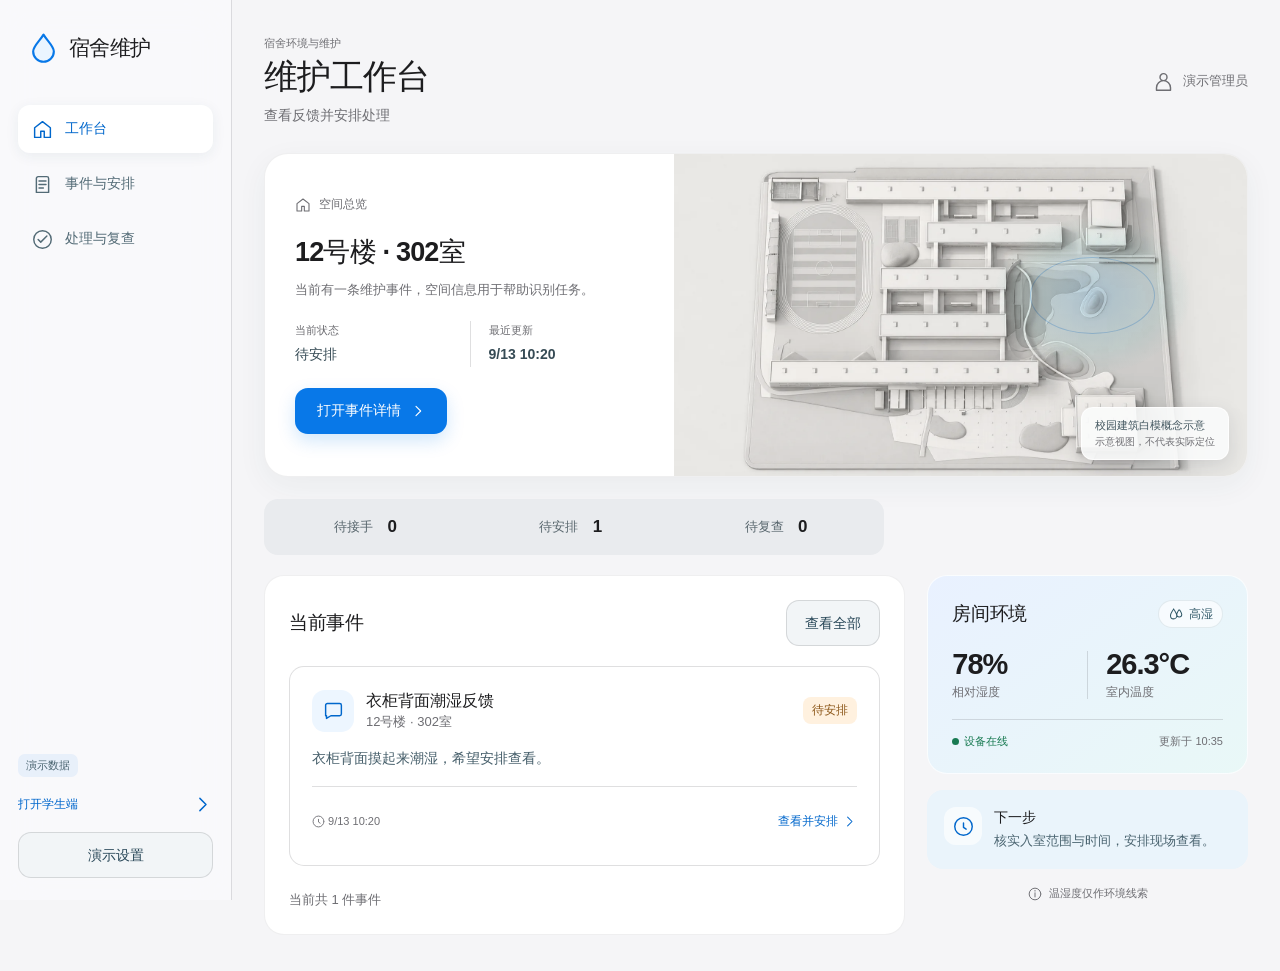
==== commit 28917add: "feat: publish unified showcase and environment modes" ====
--- a/admin.html
+++ b/admin.html
@@ -1,2 +1,2 @@
 <!doctype html>
-<html lang="zh-CN"><head><meta charset="utf-8"><meta name="viewport" content="width=device-width,initial-scale=1"><meta name="theme-color" content="#F5F5F7"><title>宿舍环境与维护 · 管理端</title><link rel="stylesheet" href="style.css"><script type="module" src="app.mjs"></script></head><body data-role="admin"><a class="skip" href="#main">跳到主要内容</a><div id="app"></div><div id="toast" role="status" aria-live="polite"></div><dialog id="dialog"></dialog></body></html>
+<html lang="zh-CN"><head><meta charset="utf-8"><meta name="viewport" content="width=device-width,initial-scale=1"><meta name="theme-color" content="#F5F5F7"><title>宿舍环境与维护 · 管理端</title><link rel="stylesheet" href="style.css"><link rel="stylesheet" href="style-v13.css"><script type="module" src="app.mjs"></script></head><body data-role="admin"><a class="skip" href="#main">跳到主要内容</a><div id="app"></div><div id="toast" role="status" aria-live="polite"></div><dialog id="dialog"></dialog></body></html>
--- a/style.css
+++ b/style.css
@@ -1,4 +1,4 @@
-:root{--canvas:#f5f5f7;--surface:#fff;--surface-soft:#f2f4f6;--ink:#1d1d1f;--muted:#6e6e73;--blue:#0878e8;--blue-dark:#0067cc;--aqua:#21bebb;--line:rgba(60,60,67,.16);--success:#187a52;--warning:#9a5b16;--danger:#a7352f;--shadow-float:0 14px 38px rgba(31,58,76,.12),0 2px 8px rgba(31,58,76,.05);--shadow-soft:0 8px 28px rgba(31,58,76,.07);font-family:-apple-system,BlinkMacSystemFont,"Segoe UI","PingFang SC","Microsoft YaHei",sans-serif;color:var(--ink);background:var(--canvas);font-synthesis:none}
+:root{--canvas:#f5f5f7;--surface:#fff;--surface-soft:#f2f4f6;--ink:#1d1d1f;--muted:#6e6e73;--blue:#0878e8;--blue-dark:#0067cc;--aqua:#21bebb;--building:#ecebe7;--space-canvas:#eef1f3;--space-accent:#69bdf4;--building-shadow:rgba(63,72,82,.14);--line:rgba(60,60,67,.16);--success:#187a52;--warning:#9a5b16;--danger:#a7352f;--shadow-float:0 14px 38px rgba(31,58,76,.12),0 2px 8px rgba(31,58,76,.05);--shadow-soft:0 8px 28px rgba(31,58,76,.07);font-family:-apple-system,BlinkMacSystemFont,"Segoe UI","PingFang SC","Microsoft YaHei",sans-serif;color:var(--ink);background:var(--canvas);font-synthesis:none}
 *{box-sizing:border-box}html{background:var(--canvas)}body{margin:0;background:var(--canvas);color:var(--ink);font-size:16px}button,input,textarea,select{font:inherit}button,a,input,select,textarea{-webkit-tap-highlight-color:transparent}button,a{touch-action:manipulation}button{cursor:pointer;border:0}a{color:var(--blue-dark);text-decoration:none}h1,h2,h3,p{margin:0}h1{font-size:30px;line-height:1.17;letter-spacing:-1.1px;font-weight:700}h2{font-size:19px;line-height:1.35;letter-spacing:-.35px}h3{font-size:16px;line-height:1.45}p{line-height:1.65}svg{display:block}.icon{width:21px;height:21px;flex-shrink:0;display:inline-block;vertical-align:middle}.small{font-size:13px;line-height:1.55;color:var(--muted)}.muted{color:var(--muted)}button:disabled{opacity:.42;cursor:not-allowed}:focus-visible{outline:3px solid rgba(0,103,204,.8);outline-offset:3px}main:focus:not(:focus-visible){outline:none}button,a{transition:background-color .16s ease,color .16s ease,box-shadow .16s ease,opacity .16s ease}button:active,.primary:active{opacity:.78}
 .panel{padding:24px;border-radius:20px;background:var(--surface);border:1px solid rgba(60,60,67,.08);min-width:0}.section-top{display:flex;align-items:center;justify-content:space-between;gap:16px;margin-bottom:20px}.section-top h2{flex:1}.page-head{display:flex;align-items:center;justify-content:space-between;gap:16px;margin-bottom:24px}.page-head p{margin-top:7px;font-size:14px;color:var(--muted)}.eyebrow{font-size:12px;color:var(--muted);margin-bottom:7px}.avatar{width:46px;height:46px;border-radius:50%;color:var(--blue-dark);background:rgba(255,255,255,.74);box-shadow:0 3px 16px rgba(28,90,130,.08);flex-shrink:0}.avatar .icon{width:23px;height:23px}.demo-label{display:inline-flex;width:fit-content;padding:4px 8px;border-radius:7px;background:rgba(8,120,232,.07);color:#49636f;font-size:11px}
 .student-shell{width:100%;max-width:438px;min-height:100dvh;margin:auto;padding:0 20px 112px;background:linear-gradient(180deg,#f7f9fa 0,var(--canvas) 45%)}.mobile-topline{height:56px;display:flex;align-items:center;justify-content:space-between}.mobile-topline .demo-label{padding:0;background:transparent;color:#65747b}.mobile-topline .text-button{font-size:12px}.student-shell main{display:grid;gap:18px}.student-shell .page-head{margin:4px 2px 0}.student-shell .page-head .eyebrow{display:none}.student-shell h1{font-size:29px}.student-shell .page-head p{font-size:13px}
@@ -9,10 +9,12 @@
 .form-stack{display:grid;gap:20px}.grouped-form{padding:0;overflow:hidden}.grouped-form>.form-error,.grouped-form>.room-label,.grouped-form>.primary,.grouped-form>.privacy-note{margin-left:22px;margin-right:22px}.grouped-form>.room-label{margin-top:22px}.grouped-form>.primary{width:calc(100% - 44px);margin-top:22px}.form-group{display:grid;gap:18px;padding:24px 22px;border-top:1px solid var(--line)}.form-group:first-of-type{margin-top:22px}.form-group h2{font-size:17px}.field{display:block;color:#243b45;font-size:14px;font-weight:600;line-height:1.55}.field input,.field select,.field textarea{display:block;width:100%;min-height:48px;margin-top:8px;padding:13px 14px;border:1px solid rgba(60,60,67,.24);border-radius:11px;background:#f8f9fa;color:var(--ink);font-size:16px;outline-offset:2px}.field textarea{min-height:112px;resize:vertical;line-height:1.55}.field .small{font-weight:400}.field input[type=file]{font-size:12px;padding:10px}.required{color:var(--danger)}.check-row{display:flex;align-items:flex-start;gap:11px;font-size:14px;line-height:1.6}.check-row input{width:21px;height:21px;flex-shrink:0;accent-color:var(--blue);margin:1px 0}.room-label{display:flex;align-items:center;gap:10px;padding:13px 14px;border-radius:12px;background:#f0f6fa;color:#36515e;font-size:14px}.notice{padding:14px 15px;border-radius:13px;background:#eef4f7;color:#435d68;font-size:13px;line-height:1.65;overflow-wrap:anywhere}.notice .icon{width:17px;height:17px;margin-right:6px}.privacy-note{padding:18px 0 22px;color:var(--muted);font-size:12px;text-align:center}.form-error{color:var(--danger);font-size:14px}.form-error:empty{display:none}.status-card>p{margin:14px 0;overflow-wrap:anywhere}.status-card .notice{margin-top:16px}.progress-next{margin:18px 0 0}.timeline{list-style:none;padding:0;margin:20px 0 0}.timeline li{position:relative;margin-left:7px;padding:0 0 23px 23px;border-left:1px solid #d3dfe5}.timeline li:last-child{padding-bottom:0;border-left-color:transparent}.timeline-dot{position:absolute;left:-5px;top:5px;width:9px;height:9px;border:2px solid #fff;border-radius:50%;background:#c4d7e1;box-shadow:0 0 0 1px #c4d7e1}.timeline .latest .timeline-dot{background:var(--blue);box-shadow:0 0 0 4px #e3f1ff}.timeline p{margin-top:6px;font-size:14px;line-height:1.7;overflow-wrap:anywhere;white-space:pre-wrap}.timeline .small{font-size:11px}.history-panel .section-top{margin-bottom:0}.history-details{margin-top:18px;padding-top:4px;border-top:1px solid var(--line)}.history-details>.timeline{padding:4px 0 0}.button-row{display:flex;gap:10px;flex-wrap:wrap}.button-row>*{flex:1}.attachment{display:block;width:100%;max-height:300px;object-fit:contain;margin:10px 0;border-radius:12px;background:#eef2f4}.empty-state{text-align:center;padding:42px 10px}.empty-state>.icon{width:38px;height:38px;margin-bottom:16px;color:#8baab9}.empty-state p{margin:11px 0 20px;color:var(--muted);font-size:14px}.empty-inline{padding:32px;text-align:center;color:var(--muted)}.spaced-title{margin-top:28px}details{margin-top:16px;font-size:14px}summary{min-height:44px;padding:12px 0;color:var(--blue-dark);cursor:pointer}details p{margin:10px 0}.quote{margin:0 0 20px;padding:18px 0;color:#36515e;font-size:16px;white-space:pre-wrap;overflow-wrap:anywhere}dl{display:grid;grid-template-columns:100px 1fr;gap:16px;margin:20px 0;font-size:14px;line-height:1.65}dt{color:var(--muted)}dd{margin:0;overflow-wrap:anywhere;white-space:pre-wrap}
 .admin-shell{display:grid;grid-template-columns:232px 1fr;min-height:100dvh;background:var(--canvas)}.sidebar{position:sticky;top:0;height:100dvh;display:flex;flex-direction:column;padding:32px 18px 22px;border-right:1px solid var(--line);background:rgba(250,250,252,.88);backdrop-filter:blur(20px);-webkit-backdrop-filter:blur(20px)}.brand{display:flex;align-items:center;gap:10px;padding:0 10px;color:var(--ink);font-size:21px;font-weight:700;letter-spacing:-.6px}.brand>.icon{width:31px;height:31px;color:var(--blue);fill:#eaf5ff}.sidebar nav{display:grid;gap:7px;margin-top:42px}.sidebar nav a{display:flex;align-items:center;gap:12px;min-height:48px;padding:11px 14px;border-radius:12px;color:#536b76;font-size:14px}.sidebar nav .active{background:#fff;color:var(--blue-dark);box-shadow:0 3px 14px rgba(28,69,91,.07);font-weight:600}.sidebar-bottom{display:grid;gap:17px;margin-top:auto}.sidebar-bottom>a{display:flex;align-items:center;justify-content:space-between;font-size:12px}.admin-shell .page-area{min-width:0;padding:36px 40px 32px}.admin-shell .page-head{margin-bottom:26px}.admin-shell h1{font-size:34px}.admin-shell .eyebrow{font-size:11px;margin-bottom:6px}.admin-identity{display:flex;align-items:center;gap:9px;color:var(--muted);font-size:13px}
 .queue-tabs{width:min(620px,100%);display:grid;grid-template-columns:repeat(3,1fr);gap:4px;margin-bottom:20px;padding:4px;border-radius:14px;background:#e9ebee}.queue{min-height:48px;display:flex;align-items:center;justify-content:center;gap:8px;padding:8px 14px;border-radius:11px;background:transparent;color:#59676e;font-size:13px}.queue .icon-tile{display:none}.queue strong{min-width:22px;color:var(--ink);font-size:17px;font-weight:650;font-variant-numeric:tabular-nums}.queue.selected{background:#fff;color:var(--blue-dark);box-shadow:0 2px 8px rgba(25,50,67,.1);font-weight:600}.work-grid{display:grid;grid-template-columns:minmax(0,1.65fr) minmax(330px,.75fr);gap:20px;align-items:start}.work-list{display:flex;flex-direction:column}.work-list .event-card{padding:22px;border:1px solid var(--line);border-radius:15px;background:#fff}.work-list .event-heading h3{font-size:16px}.list-tail{margin-top:24px;padding:0;text-align:left;color:var(--muted)}.context{display:grid;gap:16px;align-content:start;min-width:0}.compact .section-top{margin-bottom:18px}.admin-shell .environment.compact{background:linear-gradient(145deg,#edf7ff 0%,#f4fbfa 100%);border-color:rgba(255,255,255,.78)}.compact-readings{display:grid;grid-template-columns:1fr 1px 1fr;align-items:center;gap:18px;padding:2px 0 18px}.compact-readings>i{display:block;width:1px;height:48px;background:var(--line)}.compact-readings>div{display:grid;gap:3px}.compact-readings strong{font-size:29px;letter-spacing:-1px;font-weight:650;font-variant-numeric:tabular-nums}.compact-readings span{color:var(--muted);font-size:12px}.compact .device-line{padding-top:14px;border-top:1px solid var(--line);color:var(--muted);font-size:11px}.trend .section-top{margin-bottom:5px}.trend .trend-graphic{margin-top:2px}.next-step{display:flex;gap:12px;padding:17px;border-radius:16px;background:#eaf4fb}.next-step p{margin-top:3px;color:#4a6470;font-size:13px}.next-step h3{font-size:14px}.next-step .icon-tile{width:38px;height:38px;border-radius:12px;background:rgba(255,255,255,.65)}.detail-grid{display:grid;grid-template-columns:minmax(0,1.25fr) minmax(320px,.75fr);gap:20px;align-items:start}.detail-grid>.context{position:sticky;top:24px}.feedback-title{margin-top:24px;font-size:23px}.context>.panel>p{margin-top:12px}
+.campus-overview{display:grid;grid-template-columns:minmax(330px,.78fr) minmax(470px,1.22fr);min-height:304px;margin-bottom:22px;overflow:hidden;border:1px solid rgba(60,60,67,.08);border-radius:24px;background:var(--surface);box-shadow:0 9px 30px rgba(42,64,78,.055)}.campus-copy{display:flex;flex-direction:column;justify-content:center;gap:21px;padding:28px 30px}.space-kicker{display:flex;align-items:center;gap:8px;color:var(--muted);font-size:12px}.space-kicker .icon{width:16px;height:16px}.campus-copy h2{font-size:27px;letter-spacing:-.8px}.campus-copy>div>p{max-width:420px;margin-top:8px;color:var(--muted);font-size:13px}.space-meta{display:grid;grid-template-columns:repeat(2,minmax(0,1fr));gap:0;margin:0}.space-meta>div{padding-right:18px}.space-meta>div+div{padding-left:18px;border-left:1px solid var(--line)}.space-meta dt{font-size:11px}.space-meta dd{margin-top:4px;color:#364b55;font-size:14px;font-weight:600}.space-action{width:fit-content;min-width:152px}.space-action .icon{width:16px;height:16px}.campus-visual{position:relative;isolation:isolate;min-height:304px;margin:0;overflow:hidden;background:linear-gradient(145deg,#f7f8f7,var(--space-canvas))}.campus-visual:before{content:"";position:absolute;z-index:-1;inset:0;background:linear-gradient(120deg,rgba(255,255,255,.45),transparent 60%)}.campus-visual.asset-missing:after{content:"建筑示意图暂未载入";position:absolute;inset:0;display:grid;place-items:center;color:var(--muted);font-size:13px}.campus-image{width:100%;height:100%;min-height:304px;display:block;object-fit:cover;object-position:52% 48%;filter:saturate(.72) contrast(.98);transform:scale(1.025)}.campus-focus{position:absolute;right:10%;top:20%;width:34%;height:48%;border-radius:50%;background:radial-gradient(ellipse,rgba(105,189,244,.32),rgba(33,190,187,.09) 50%,transparent 72%);mix-blend-mode:multiply;pointer-events:none}.campus-focus:after{content:"";position:absolute;inset:25% 18%;border:1px solid rgba(8,120,232,.25);border-radius:50%}.campus-visual figcaption{position:absolute;right:18px;bottom:16px;display:grid;gap:2px;max-width:250px;padding:10px 13px;border:1px solid rgba(255,255,255,.72);border-radius:12px;background:rgba(250,251,251,.91);box-shadow:0 5px 18px var(--building-shadow);color:#42565f;font-size:11px}.campus-visual figcaption small{color:var(--muted);font-size:10px}.phase-panel{margin-bottom:20px;padding:17px 22px 15px;border:1px solid rgba(60,60,67,.08);border-radius:18px;background:var(--surface)}.phase-summary{display:flex;align-items:center;justify-content:space-between;gap:16px;margin-bottom:14px;color:var(--muted);font-size:12px}.phase-summary strong{color:var(--blue-dark);font-size:12px}.phase-rail{display:grid;grid-template-columns:repeat(4,minmax(0,1fr));list-style:none;margin:0;padding:0}.phase-rail li{position:relative;display:grid;justify-items:center;gap:6px;min-width:0;color:#88949a;font-size:12px;line-height:1.3;text-align:center}.phase-rail li:after{content:"";position:absolute;z-index:0;top:15px;left:calc(50% + 20px);width:calc(100% - 40px);height:1px;background:#d9e0e4}.phase-rail li:last-child:after{display:none}.phase-mark{position:relative;z-index:1;display:grid;place-items:center;width:31px;height:31px;border:1px solid #d5dde1;border-radius:50%;background:#fff;color:#82939b}.phase-mark .icon{width:15px;height:15px}.phase-rail .complete,.phase-rail .current{color:#305766;font-weight:600}.phase-rail .complete .phase-mark{border-color:#9accca;background:#e9f8f5;color:#168477}.phase-rail .complete:after{background:linear-gradient(90deg,#77c9c4,#8bbfe5)}.phase-rail .current .phase-mark{border-color:var(--blue);background:var(--blue);box-shadow:0 0 0 4px rgba(8,120,232,.1);color:#fff}
 #toast{position:fixed;bottom:94px;left:50%;z-index:40;max-width:min(90vw,520px);width:max-content;padding:12px 18px;border:1px solid rgba(255,255,255,.16);border-radius:15px;background:rgba(29,29,31,.9);box-shadow:var(--shadow-float);backdrop-filter:blur(14px);-webkit-backdrop-filter:blur(14px);color:#fff;font-size:13px;line-height:1.6;opacity:0;pointer-events:none;transform:translateX(-50%) translateY(10px);transition:opacity .15s ease,transform .15s ease}#toast.visible{opacity:1;transform:translateX(-50%) translateY(0)}dialog{width:min(520px,calc(100vw - 32px));max-height:85dvh;padding:24px;border:1px solid rgba(255,255,255,.66);border-radius:24px;background:rgba(250,251,252,.94);box-shadow:0 26px 80px rgba(25,45,58,.28);color:var(--ink);backdrop-filter:blur(22px);-webkit-backdrop-filter:blur(22px)}dialog::backdrop{background:rgba(18,38,50,.34);backdrop-filter:blur(3px)}.dialog-head{display:flex;align-items:center;justify-content:space-between;gap:12px;margin-bottom:24px}dialog .field{margin:20px 0}dialog .compact{margin-bottom:16px}dialog table{width:100%;border-collapse:collapse;font-size:13px}td,th{padding:10px 4px;border-bottom:1px solid var(--line);text-align:left;font-variant-numeric:tabular-nums}hr{margin:24px 0;border:0;border-top:1px solid var(--line)}.skip{position:fixed;top:-100px;left:20px;z-index:99;padding:12px;border-radius:10px;background:#fff}.skip:focus{top:10px}.skip:not(:focus){opacity:0;pointer-events:none}#sync-banner:not(:empty){margin-bottom:18px}input::placeholder,textarea::placeholder{color:#7b858b;font-size:14px}input,textarea,select,button,a{scroll-margin-top:24px;scroll-margin-bottom:112px}
 @supports not ((backdrop-filter:blur(1px)) or (-webkit-backdrop-filter:blur(1px))){.bottom-nav,.sidebar,dialog{background:#fbfcfd}}
 @media(min-width:650px){body[data-role=student]{background:radial-gradient(circle at 20% 12%,#e8f3f7,transparent 34%),var(--canvas)}.student-shell{margin:24px auto 0;border-radius:38px 38px 0 0;box-shadow:0 0 0 1px rgba(60,60,67,.06),0 28px 80px rgba(45,74,90,.12);background:#f7f8f9}}
-@media(max-width:1100px){.admin-shell{grid-template-columns:196px 1fr}.admin-shell .page-area{padding:30px 24px}.brand{font-size:19px}.work-grid{grid-template-columns:1fr}.work-list{min-height:380px}.work-grid>.context{grid-template-columns:1fr 1fr}.work-grid>.context>.footnote{grid-column:1/-1}.detail-grid{grid-template-columns:1fr}.detail-grid>.context{position:static;grid-template-columns:1fr 1fr}}
-@media(max-width:720px){.admin-shell{display:block}.sidebar{position:static;height:auto;padding:18px 16px 12px;border-right:0;border-bottom:1px solid var(--line)}.brand{font-size:20px}.sidebar nav{display:flex;gap:6px;margin-top:18px}.sidebar nav a{flex:1;justify-content:center;min-height:46px;padding:8px;font-size:12px;gap:6px}.sidebar nav .icon{width:18px;height:18px}.sidebar-bottom{display:flex;align-items:center;justify-content:space-between;gap:12px;margin-top:14px}.sidebar-bottom .demo-label{display:none}.sidebar-bottom .secondary{padding:8px 10px;font-size:12px}.admin-shell .page-area{padding:22px 16px}.admin-shell h1{font-size:28px}.admin-identity{display:none}.queue-tabs{width:100%}.queue{padding:8px 7px;font-size:12px}.queue strong{font-size:15px}.work-grid>.context,.detail-grid>.context{grid-template-columns:1fr}.panel{padding:20px}.work-list .event-card{padding:18px 14px}.detail-grid{display:block}.detail-grid>.context,.detail-grid>section{margin-bottom:18px}.detail-grid>.context{margin-top:18px}.page-head{gap:8px}.field input[type=datetime-local]{min-width:0;width:100%}}
-@media(max-width:365px){.student-shell{padding-left:16px;padding-right:16px}.student-shell h1{font-size:27px}.environment-hero{padding:20px;border-radius:24px}.humidity{font-size:62px}.hero-temperature strong{font-size:27px}.event-heading .icon-tile{display:none}.sidebar nav .icon{display:none}.device-line{flex-wrap:wrap}dl{grid-template-columns:82px 1fr}.button-row{flex-direction:column}}
+@media(max-width:1100px){.admin-shell{grid-template-columns:196px 1fr}.admin-shell .page-area{padding:30px 24px}.brand{font-size:19px}.campus-overview{grid-template-columns:1fr}.campus-copy{display:grid;grid-template-columns:minmax(240px,1fr) minmax(250px,.72fr);align-items:center}.space-kicker{grid-column:1/-1}.campus-copy .space-meta{grid-column:2;grid-row:2}.campus-copy .space-action{grid-column:2;grid-row:3}.campus-visual,.campus-image{min-height:240px}.work-grid{grid-template-columns:1fr}.work-list{min-height:380px}.work-grid>.context{grid-template-columns:1fr 1fr}.work-grid>.context>.footnote{grid-column:1/-1}.detail-grid{grid-template-columns:1fr}.detail-grid>.context{position:static;grid-template-columns:1fr 1fr}}
+@media(max-width:720px){.admin-shell{display:block}.sidebar{position:static;height:auto;padding:18px 16px 12px;border-right:0;border-bottom:1px solid var(--line)}.brand{font-size:20px}.sidebar nav{display:flex;gap:6px;margin-top:18px}.sidebar nav a{flex:1;justify-content:center;min-height:46px;padding:8px;font-size:12px;gap:6px}.sidebar nav .icon{width:18px;height:18px}.sidebar-bottom{display:flex;align-items:center;justify-content:space-between;gap:12px;margin-top:14px}.sidebar-bottom .demo-label{display:none}.sidebar-bottom .secondary{padding:8px 10px;font-size:12px}.admin-shell .page-area{padding:22px 16px}.admin-shell h1{font-size:28px}.admin-identity{display:none}.campus-overview{border-radius:20px}.campus-copy{display:flex;align-items:stretch;padding:22px}.campus-copy h2{font-size:23px}.campus-visual,.campus-image{min-height:160px;max-height:160px}.campus-visual figcaption{right:10px;bottom:10px;padding:7px 10px}.queue-tabs{width:100%}.queue{padding:8px 7px;font-size:12px}.queue strong{font-size:15px}.work-grid>.context,.detail-grid>.context{grid-template-columns:1fr}.panel{padding:20px}.work-list .event-card{padding:18px 14px}.detail-grid{display:block}.detail-grid>.context,.detail-grid>section{margin-bottom:18px}.detail-grid>.context{margin-top:18px}.page-head{gap:8px}.field input[type=datetime-local]{min-width:0;width:100%}}
+@media(max-width:365px){.student-shell{padding-left:16px;padding-right:16px}.student-shell h1{font-size:27px}.environment-hero{padding:20px;border-radius:24px}.humidity{font-size:62px}.hero-temperature strong{font-size:27px}.event-heading .icon-tile{display:none}.sidebar nav .icon{display:none}.device-line{flex-wrap:wrap}dl{grid-template-columns:82px 1fr}.button-row{flex-direction:column}.phase-panel{padding-left:12px;padding-right:12px}.phase-rail li{font-size:11px}.phase-rail li:after{left:calc(50% + 17px);width:calc(100% - 34px)}.phase-mark{width:29px;height:29px}}
 @media(prefers-reduced-motion:reduce){*{transition:none!important;scroll-behavior:auto!important}}
+.field input[type=file]{padding:7px 8px;color:var(--muted);font-size:12px;background:#f8f9fa}.field input[type=file]::file-selector-button{min-height:36px;margin-right:12px;padding:8px 13px;border:0;border-radius:9px;background:#e7f2fb;color:var(--blue-dark);font:600 13px/1.2 inherit;cursor:pointer}.field input[type=file]::file-selector-button:hover{background:#dcecf8}
--- a/style-v13.css
+++ b/style-v13.css
@@ -0,0 +1,28 @@
+.environment-hero{--hero-ink:#fff;--hero-soft:rgba(255,255,255,.78);--hero-line:rgba(255,255,255,.22);--hero-glow:rgba(255,255,255,.32);color:var(--hero-ink)}
+.environment-hero.mode-dry{--hero-ink:#3a3026;--hero-soft:rgba(58,48,38,.68);--hero-line:rgba(82,61,35,.16);--hero-glow:rgba(255,255,255,.48);background:linear-gradient(148deg,#f5d9aa 0%,#eac38a 50%,#f7e8cd 100%);box-shadow:0 20px 48px rgba(151,105,50,.16),inset 0 1px 0 rgba(255,255,255,.5)}
+.environment-hero.mode-comfortable{--hero-ink:#123c55;--hero-soft:rgba(18,60,85,.66);--hero-line:rgba(23,91,112,.15);--hero-glow:rgba(255,255,255,.5);background:linear-gradient(148deg,#bde0f8 0%,#afe5e0 52%,#e6f3ec 100%);box-shadow:0 20px 48px rgba(46,130,159,.15),inset 0 1px 0 rgba(255,255,255,.5)}
+.environment-hero.mode-humid{background:linear-gradient(150deg,#398fe3 0%,#3da9da 48%,#52c6c4 100%)}
+.environment-hero.mode-high{background:linear-gradient(150deg,#2458b8 0%,#287fc3 49%,#2fa6ae 100%);box-shadow:0 20px 48px rgba(27,79,154,.25),inset 0 1px 0 rgba(255,255,255,.24)}
+.environment-hero .air-glow{background:radial-gradient(circle at 85% 10%,var(--hero-glow),transparent 30%),radial-gradient(circle at 5% 82%,rgba(255,255,255,.14),transparent 32%)}
+.hero-actions{display:flex;align-items:center;gap:12px}
+.environment-state{display:inline-flex;align-items:center;gap:6px;min-height:30px;padding:5px 9px;border:1px solid rgba(255,255,255,.24);border-radius:999px;background:rgba(255,255,255,.14);color:inherit;font-size:12px;font-weight:650;line-height:1}
+.environment-state .icon{width:15px;height:15px}
+.environment-hero.mode-dry .environment-state,.environment-hero.mode-comfortable .environment-state{border-color:rgba(34,73,88,.12);background:rgba(255,255,255,.38)}
+.environment-hero.mode-dry .hero-top h2,.environment-hero.mode-comfortable .hero-top h2,.environment-hero.mode-dry .hero-data-link,.environment-hero.mode-comfortable .hero-data-link,.environment-hero.mode-dry .online,.environment-hero.mode-comfortable .online,.environment-hero.mode-dry .offline,.environment-hero.mode-comfortable .offline,.environment-hero.mode-dry .muted{color:var(--hero-ink)}
+.environment-hero.mode-dry .hero-label,.environment-hero.mode-comfortable .hero-label,.environment-hero.mode-dry .hero-readings>div>span,.environment-hero.mode-comfortable .hero-readings>div>span,.environment-hero.mode-dry .hero-temperature span,.environment-hero.mode-comfortable .hero-temperature span,.environment-hero.mode-dry .hero-trend .chart-caption,.environment-hero.mode-comfortable .hero-trend .chart-caption,.environment-hero.mode-dry>.device-line,.environment-hero.mode-comfortable>.device-line{color:var(--hero-soft)}
+.environment-hero.mode-dry .hero-trend,.environment-hero.mode-comfortable .hero-trend,.environment-hero.mode-dry>.device-line,.environment-hero.mode-comfortable>.device-line{border-color:var(--hero-line)}
+.environment-hero.mode-dry .hero-graph text,.environment-hero.mode-comfortable .hero-graph text{fill:var(--hero-soft)}
+.environment-hero.mode-dry .hero-graph .chart-grid,.environment-hero.mode-comfortable .hero-graph .chart-grid{stroke:var(--hero-line)}
+.environment-hero.mode-dry .hero-graph .chart-line,.environment-hero.mode-comfortable .hero-graph .chart-line{stroke:var(--hero-ink)}
+.environment-hero.mode-dry .hero-graph .chart-point,.environment-hero.mode-comfortable .hero-graph .chart-point{fill:var(--hero-ink);stroke:rgba(255,255,255,.7)}
+.environment-hero.mode-dry .hero-notice,.environment-hero.mode-comfortable .hero-notice{background:rgba(255,255,255,.36);color:var(--hero-ink)}
+.environment.compact .environment-state{min-height:28px;border-color:rgba(37,83,103,.1);background:rgba(255,255,255,.62);color:#315968}
+.environment.compact.mode-dry{background:linear-gradient(145deg,#fbf2e3,#f8e7cd)}
+.environment.compact.mode-comfortable{background:linear-gradient(145deg,#edf8ff,#edf9f5)}
+.environment.compact.mode-humid{background:linear-gradient(145deg,#e8f5ff,#edf9f7)}
+.environment.compact.mode-high{background:linear-gradient(145deg,#e9f1ff,#e9f8f7)}
+.campus-visual figcaption{max-width:min(250px,calc(100% - 24px));overflow-wrap:anywhere}
+.admin-shell .page-area main,.admin-shell #sync-banner{width:min(100%,1480px);margin-inline:auto}
+@media(min-width:1280px){.admin-shell .page-area{padding:36px 32px}.campus-overview{grid-template-columns:minmax(0,5fr) minmax(0,7fr);min-height:300px;max-height:340px}.campus-copy{padding:28px 30px}.campus-visual,.campus-image{height:100%;min-height:300px}.work-grid{grid-template-columns:minmax(0,8fr) minmax(300px,4fr);gap:22px}.detail-grid{grid-template-columns:minmax(0,8fr) minmax(340px,4fr);gap:22px}}
+@media(min-width:1728px){.admin-shell .page-area{padding-left:48px;padding-right:48px}.campus-copy{padding-left:36px;padding-right:36px}.work-grid,.detail-grid{gap:24px}}
+@media(max-width:420px){.hero-actions{gap:7px}.environment-state{padding-inline:8px}.hero-data-link{font-size:12px}}
